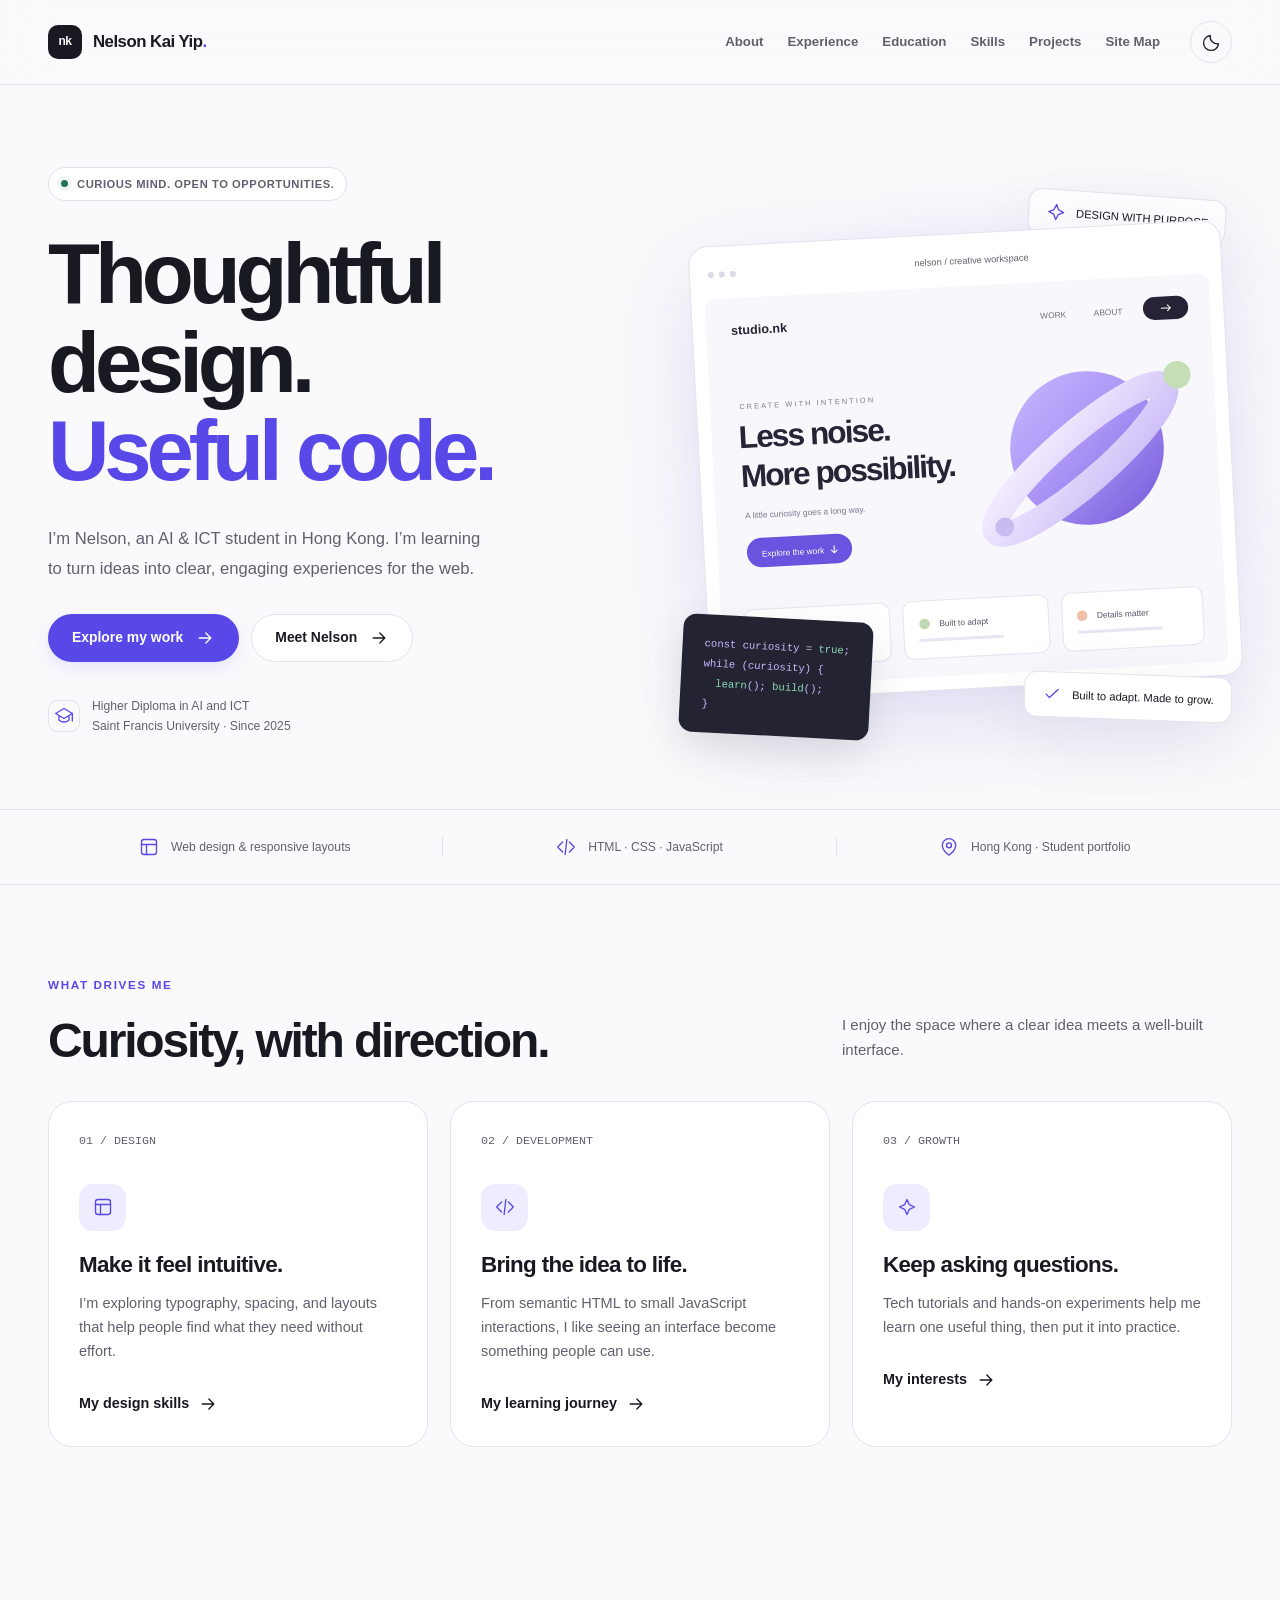
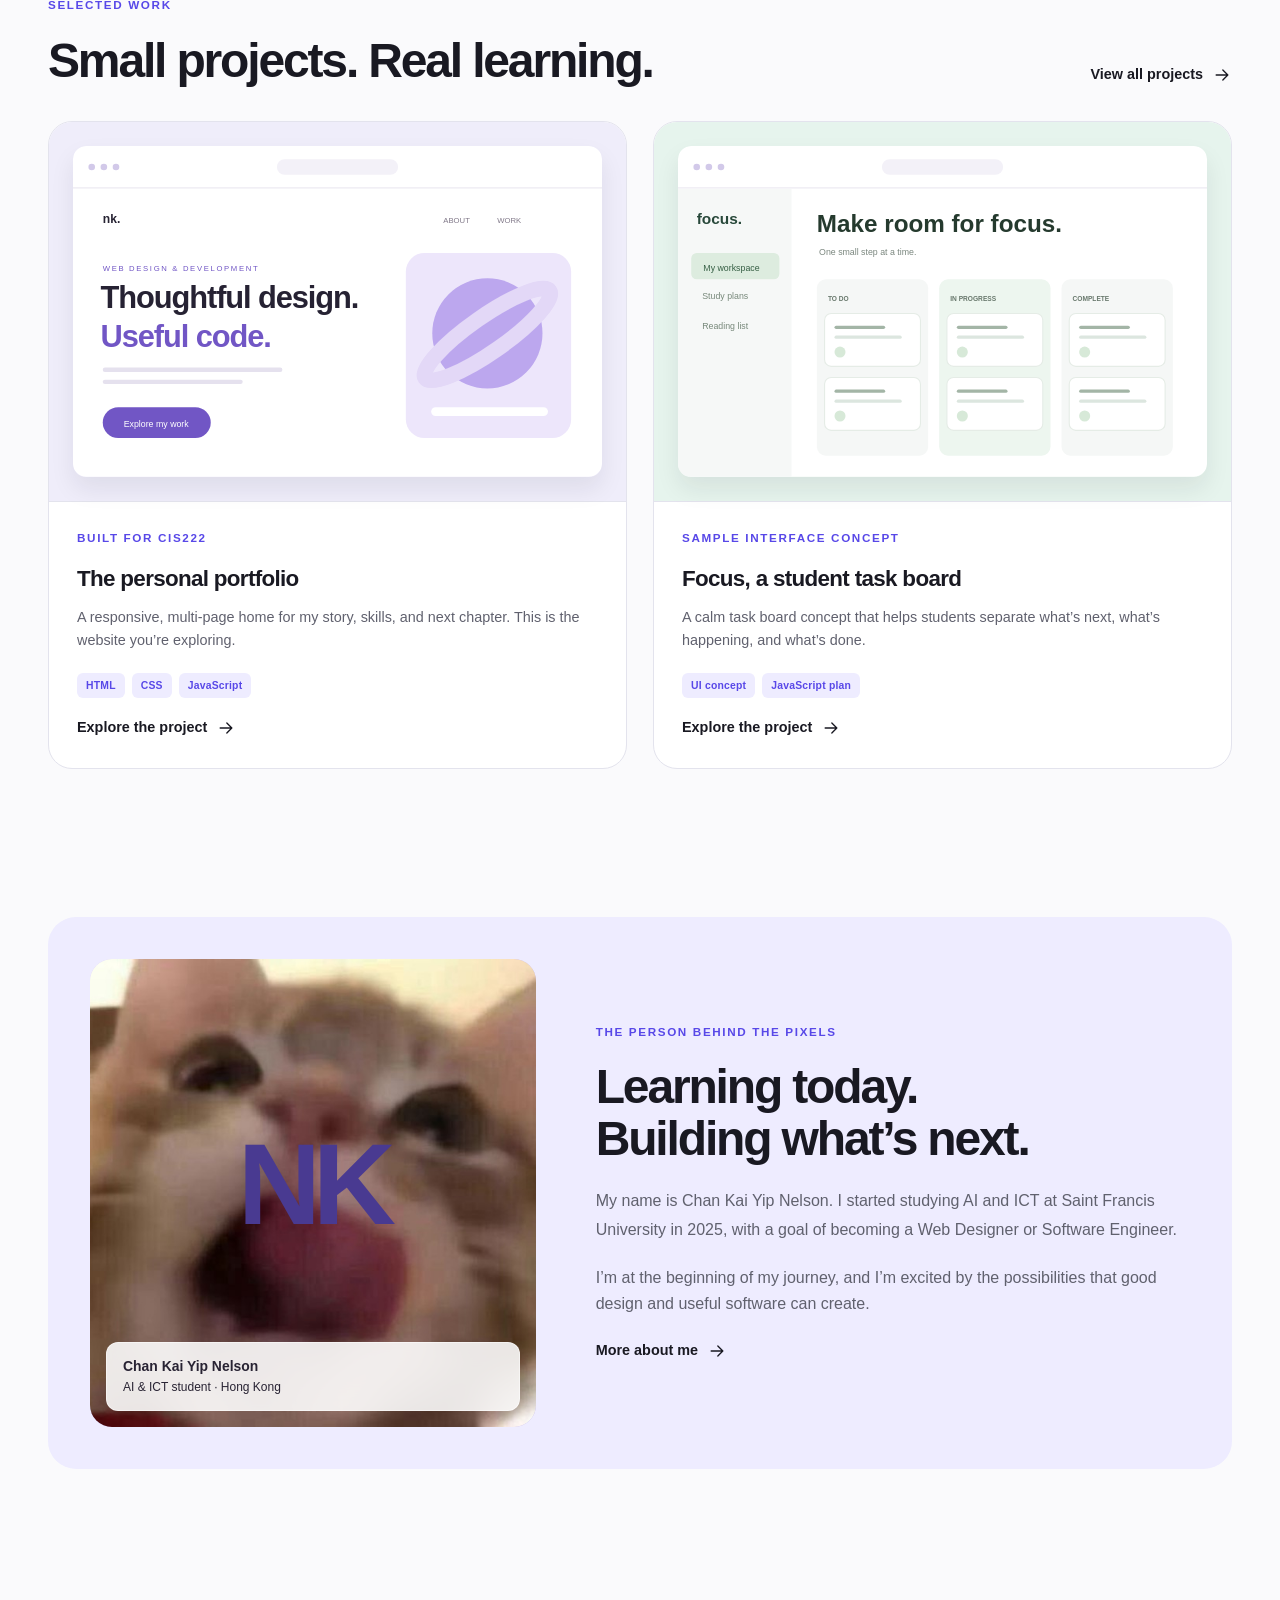
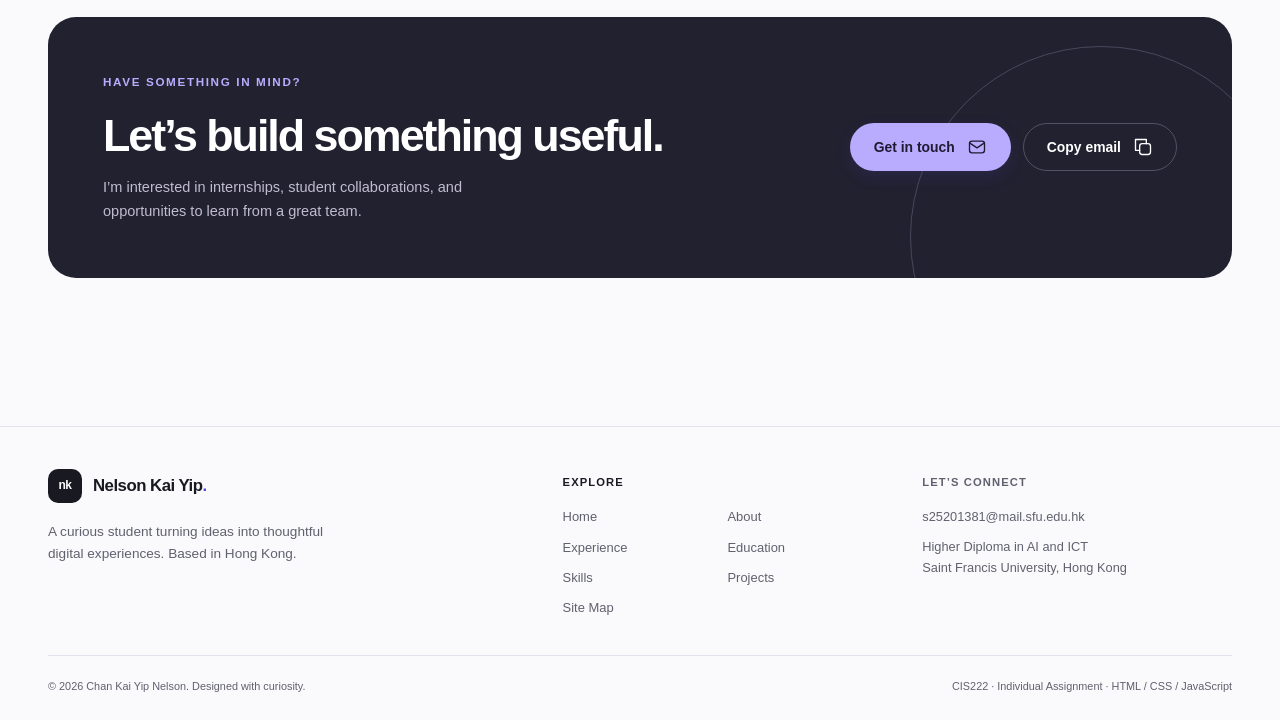
==== index.html @ dc8107bf "CIS222 ePortfolio (ChatGPT version)" ====
<!doctype html>
<html lang="en">
  <head>
    <meta charset="UTF-8" />
    <meta name="viewport" content="width=device-width, initial-scale=1.0" />
    <meta
      name="description"
      content="The self-introduction portfolio of Chan Kai Yip Nelson, an AI and ICT student in Hong Kong learning web design and software development."
    />
    <meta name="author" content="Chan Kai Yip Nelson" />
    <meta name="theme-color" content="#fafafc" />
    <title>Home | Nelson Kai Yip</title>
    <link
      rel="icon"
      href="data:image/svg+xml,%3Csvg xmlns='http://www.w3.org/2000/svg' viewBox='0 0 40 40'%3E%3Crect width='40' height='40' rx='12' fill='%235848e8'/%3E%3Ctext x='20' y='26' text-anchor='middle' fill='white' font-family='Arial' font-size='19'%3Enk%3C/text%3E%3C/svg%3E"
    />
    <link rel="stylesheet" href="css/style.css" />
    <script src="js/script.js" defer></script>
  </head>
  <body>
    <a class="skip-link" href="#main">Skip to content</a>
    <header class="site-header">
      <div class="container nav-shell">
        <a class="brand" href="index.html" aria-label="Nelson Kai Yip — Home"
          ><span class="brand-mark" aria-hidden="true">nk</span
          ><span>Nelson Kai Yip<span class="brand-dot">.</span></span></a
        >
        <nav class="site-nav" id="site-nav" aria-label="Main navigation">
          <a href="personal.html">About</a
          ><a href="experience.html">Experience</a
          ><a href="education.html">Education</a><a href="skills.html">Skills</a
          ><a href="projects.html">Projects</a
          ><a href="sitemap.html">Site Map</a>
        </nav>
        <div class="nav-tools">
          <button
            type="button"
            class="icon-btn js-only"
            data-theme-toggle
            aria-label="Switch to dark theme"
            aria-pressed="false"
          >
            <span data-moon
              ><svg
                class="icon"
                viewBox="0 0 24 24"
                fill="none"
                stroke="currentColor"
                stroke-width="1.6"
                stroke-linecap="round"
                stroke-linejoin="round"
                aria-hidden="true"
              >
                <path d="M21 13A9 9 0 0 1 11 3a9 9 0 1 0 10 10Z" /></svg></span
            ><span data-sun hidden
              ><svg
                class="icon"
                viewBox="0 0 24 24"
                fill="none"
                stroke="currentColor"
                stroke-width="1.6"
                stroke-linecap="round"
                stroke-linejoin="round"
                aria-hidden="true"
              >
                <circle cx="12" cy="12" r="4" />
                <path
                  d="M12 2v2m0 16v2M2 12h2m16 0h2M5 5l1.4 1.4m11.2 11.2L19 19M5 19l1.4-1.4M17.6 6.4 19 5"
                /></svg
            ></span>
          </button>
          <button
            type="button"
            class="icon-btn menu-toggle js-only"
            data-menu-toggle
            aria-controls="site-nav"
            aria-expanded="false"
            aria-label="Open navigation menu"
          >
            <svg
              class="icon"
              viewBox="0 0 24 24"
              fill="none"
              stroke="currentColor"
              stroke-width="1.6"
              stroke-linecap="round"
              stroke-linejoin="round"
              aria-hidden="true"
            >
              <path d="M4 7h16M4 12h16M4 17h16" />
            </svg>
          </button>
        </div>
      </div>
      <div class="reading-progress" aria-hidden="true"></div>
    </header>
    <noscript
      ><div class="no-js-note container">
        All pages are available. Enable JavaScript for theme switching, project
        filters, and enhanced interactions.
      </div></noscript
    >
    <main id="main" tabindex="-1">
      <section class="hero">
        <div class="container hero-grid">
          <div>
            <span class="status-pill"
              ><span class="status-dot" aria-hidden="true"></span>CURIOUS MIND.
              OPEN TO OPPORTUNITIES.</span
            >
            <h1>
              Thoughtful<br />design.<br /><span class="accent"
                >Useful code.</span
              >
            </h1>
            <p class="lead">
              I’m Nelson, an AI &amp; ICT student in Hong Kong. I’m learning to
              turn ideas into clear, engaging experiences for the web.
            </p>
            <div class="button-row">
              <a class="btn btn-primary" href="projects.html"
                >Explore my work<svg
                  class="icon"
                  viewBox="0 0 24 24"
                  fill="none"
                  stroke="currentColor"
                  stroke-width="1.6"
                  stroke-linecap="round"
                  stroke-linejoin="round"
                  aria-hidden="true"
                >
                  <path d="M5 12h14m-6-6 6 6-6 6" /></svg></a
              ><a class="btn btn-secondary" href="personal.html"
                >Meet Nelson<svg
                  class="icon"
                  viewBox="0 0 24 24"
                  fill="none"
                  stroke="currentColor"
                  stroke-width="1.6"
                  stroke-linecap="round"
                  stroke-linejoin="round"
                  aria-hidden="true"
                >
                  <path d="M5 12h14m-6-6 6 6-6 6" /></svg
              ></a>
            </div>
            <div class="hero-meta">
              <span class="mini-mark"
                ><svg
                  class="icon"
                  viewBox="0 0 24 24"
                  fill="none"
                  stroke="currentColor"
                  stroke-width="1.6"
                  stroke-linecap="round"
                  stroke-linejoin="round"
                  aria-hidden="true"
                >
                  <path
                    d="m2 9 10-6 10 6-10 6L2 9zm4 3v5c4 3 8 3 12 0v-5m4-3v9"
                  /></svg></span
              ><span
                >Higher Diploma in AI and ICT<br />Saint Francis University ·
                Since 2025</span
              >
            </div>
          </div>
          <div
            class="hero-visual"
            aria-label="Original design and code illustration"
          >
            <div class="float-label top">
              <svg
                class="icon"
                viewBox="0 0 24 24"
                fill="none"
                stroke="currentColor"
                stroke-width="1.6"
                stroke-linecap="round"
                stroke-linejoin="round"
                aria-hidden="true"
              >
                <path
                  d="m12 3 2.8 6.2L21 12l-6.2 2.8L12 21l-2.8-6.2L3 12l6.2-2.8L12 3z"
                /></svg
              >DESIGN WITH PURPOSE
            </div>
            <div class="browser-card">
              <div class="browser-bar" aria-hidden="true">
                <i></i><i></i><i></i><span>nelson / creative workspace</span>
              </div>
              <svg
                class="hero-svg"
                viewBox="0 0 480 370"
                role="img"
                aria-labelledby="hero-art-title hero-art-desc"
                xmlns="http://www.w3.org/2000/svg"
              >
                <title id="hero-art-title">
                  A thoughtful digital workspace
                </title>
                <desc id="hero-art-desc">
                  An original website concept with violet geometric shapes,
                  interface cards, and a small design system palette.
                </desc>
                <defs>
                  <linearGradient id="orb" x1="0" y1="0" x2="1" y2="1">
                    <stop stop-color="#c7b9ff" />
                    <stop offset=".5" stop-color="#a992f5" />
                    <stop offset="1" stop-color="#7156d7" />
                  </linearGradient>
                  <linearGradient id="ribbon" x1="0" y1="0" x2="1" y2="1">
                    <stop stop-color="#f3ecff" />
                    <stop offset="1" stop-color="#cfc0f7" />
                  </linearGradient>
                </defs>
                <rect width="480" height="370" fill="#f8f7fc" />
                <text
                  x="24"
                  y="35"
                  fill="#282435"
                  font-family="Arial,sans-serif"
                  font-size="12"
                  font-weight="700"
                >
                  studio.nk
                </text>
                <text
                  x="318"
                  y="35"
                  fill="#74707e"
                  font-family="Arial,sans-serif"
                  font-size="8"
                >
                  WORK
                </text>
                <text
                  x="369"
                  y="35"
                  fill="#74707e"
                  font-family="Arial,sans-serif"
                  font-size="8"
                >
                  ABOUT
                </text>
                <rect
                  x="416"
                  y="20"
                  width="43"
                  height="22"
                  rx="11"
                  fill="#272235"
                />
                <path d="M433 31h9m-3-3 3 3-3 3" stroke="#fff" fill="none" />
                <text
                  x="28"
                  y="106"
                  fill="#80778e"
                  font-size="7"
                  font-family="Arial,sans-serif"
                  letter-spacing="2"
                >
                  CREATE WITH INTENTION
                </text>
                <text
                  x="26"
                  y="143"
                  fill="#282435"
                  font-size="30"
                  font-family="Arial,sans-serif"
                  font-weight="700"
                  letter-spacing="-1.8"
                >
                  Less noise.
                </text>
                <text
                  x="26"
                  y="180"
                  fill="#282435"
                  font-size="30"
                  font-family="Arial,sans-serif"
                  font-weight="700"
                  letter-spacing="-1.8"
                >
                  More possibility.
                </text>
                <text
                  x="28"
                  y="210"
                  fill="#80778e"
                  font-size="8"
                  font-family="Arial,sans-serif"
                >
                  A little curiosity goes a long way.
                </text>
                <rect
                  x="28"
                  y="229"
                  width="100"
                  height="28"
                  rx="14"
                  fill="#6953df"
                />
                <text
                  x="42"
                  y="247"
                  fill="white"
                  font-family="Arial,sans-serif"
                  font-size="8"
                >
                  Explore the work
                </text>
                <path d="M111 240v7m-3-3 3 3 3-3" stroke="white" fill="none" />
                <circle cx="356" cy="160" r="73" fill="url(#orb)" />
                <ellipse
                  cx="349"
                  cy="170"
                  rx="106"
                  ry="23"
                  transform="rotate(-38 349 170)"
                  stroke="url(#ribbon)"
                  stroke-width="24"
                  fill="none"
                />
                <circle cx="445" cy="95" r="13" fill="#c5deb5" />
                <circle cx="274" cy="231" r="9" fill="#c8bbef" />
                <rect
                  x="22"
                  y="297"
                  width="138"
                  height="55"
                  rx="9"
                  fill="white"
                  stroke="#e8e3f0"
                />
                <rect
                  x="173"
                  y="297"
                  width="138"
                  height="55"
                  rx="9"
                  fill="white"
                  stroke="#e8e3f0"
                />
                <rect
                  x="324"
                  y="297"
                  width="134"
                  height="55"
                  rx="9"
                  fill="white"
                  stroke="#e8e3f0"
                />
                <circle cx="41" cy="319" r="5" fill="#a490ed" />
                <text
                  x="55"
                  y="322"
                  font-size="8"
                  font-family="Arial,sans-serif"
                  fill="#595266"
                >
                  Clarity first
                </text>
                <rect
                  x="35"
                  y="333"
                  width="81"
                  height="3"
                  rx="1.5"
                  fill="#e9e5f1"
                />
                <circle cx="193" cy="319" r="5" fill="#bfd8b1" />
                <text
                  x="207"
                  y="322"
                  font-size="8"
                  font-family="Arial,sans-serif"
                  fill="#595266"
                >
                  Built to adapt
                </text>
                <rect
                  x="187"
                  y="333"
                  width="81"
                  height="3"
                  rx="1.5"
                  fill="#e9e5f1"
                />
                <circle cx="343" cy="319" r="5" fill="#efc1a6" />
                <text
                  x="357"
                  y="322"
                  font-size="8"
                  font-family="Arial,sans-serif"
                  fill="#595266"
                >
                  Details matter
                </text>
                <rect
                  x="338"
                  y="333"
                  width="81"
                  height="3"
                  rx="1.5"
                  fill="#e9e5f1"
                />
              </svg>
            </div>
            <div class="code-float" aria-hidden="true">
              const curiosity = <span>true</span>;<br />while (curiosity)
              &#123;<br />&nbsp;&nbsp;<span>learn</span>();
              <span>build</span>();<br />&#125;
            </div>
            <div class="float-label bottom">
              <svg
                class="icon"
                viewBox="0 0 24 24"
                fill="none"
                stroke="currentColor"
                stroke-width="1.6"
                stroke-linecap="round"
                stroke-linejoin="round"
                aria-hidden="true"
              >
                <path d="m5 12 4 4L19 6" /></svg
              >Built to adapt. Made to grow.
            </div>
          </div>
        </div>
      </section>
      <div class="intro-strip">
        <div class="container strip-grid">
          <div class="strip-item">
            <svg
              class="icon"
              viewBox="0 0 24 24"
              fill="none"
              stroke="currentColor"
              stroke-width="1.6"
              stroke-linecap="round"
              stroke-linejoin="round"
              aria-hidden="true"
            >
              <rect x="3" y="3" width="18" height="18" rx="3" />
              <path d="M3 9h18M9 9v12" /></svg
            >Web design &amp; responsive layouts
          </div>
          <div class="strip-item">
            <svg
              class="icon"
              viewBox="0 0 24 24"
              fill="none"
              stroke="currentColor"
              stroke-width="1.6"
              stroke-linecap="round"
              stroke-linejoin="round"
              aria-hidden="true"
            >
              <path d="m8 6-6 6 6 6m8-12 6 6-6 6m-3-15-2 18" /></svg
            >HTML · CSS · JavaScript
          </div>
          <div class="strip-item">
            <svg
              class="icon"
              viewBox="0 0 24 24"
              fill="none"
              stroke="currentColor"
              stroke-width="1.6"
              stroke-linecap="round"
              stroke-linejoin="round"
              aria-hidden="true"
            >
              <path d="M20 10c0 6-8 12-8 12S4 16 4 10a8 8 0 1 1 16 0Z" />
              <circle cx="12" cy="10" r="3" /></svg
            >Hong Kong · Student portfolio
          </div>
        </div>
      </div>
      <section class="container section" id="focus">
        <div class="section-head">
          <div>
            <span class="eyebrow">What drives me</span>
            <h2>Curiosity, with direction.</h2>
          </div>
          <p>
            I enjoy the space where a clear idea meets a well-built interface.
          </p>
        </div>
        <div class="grid-3">
          <div class="card service-card lift reveal">
            <span class="number">01 / DESIGN</span>
            <div class="card-icon">
              <svg
                class="icon"
                viewBox="0 0 24 24"
                fill="none"
                stroke="currentColor"
                stroke-width="1.6"
                stroke-linecap="round"
                stroke-linejoin="round"
                aria-hidden="true"
              >
                <rect x="3" y="3" width="18" height="18" rx="3" />
                <path d="M3 9h18M9 9v12" />
              </svg>
            </div>
            <h3>Make it feel intuitive.</h3>
            <p>
              I’m exploring typography, spacing, and layouts that help people
              find what they need without effort.
            </p>
            <a class="text-link" href="skills.html"
              >My design skills<svg
                class="icon"
                viewBox="0 0 24 24"
                fill="none"
                stroke="currentColor"
                stroke-width="1.6"
                stroke-linecap="round"
                stroke-linejoin="round"
                aria-hidden="true"
              >
                <path d="M5 12h14m-6-6 6 6-6 6" /></svg
            ></a>
          </div>
          <div class="card service-card lift reveal">
            <span class="number">02 / DEVELOPMENT</span>
            <div class="card-icon">
              <svg
                class="icon"
                viewBox="0 0 24 24"
                fill="none"
                stroke="currentColor"
                stroke-width="1.6"
                stroke-linecap="round"
                stroke-linejoin="round"
                aria-hidden="true"
              >
                <path d="m8 6-6 6 6 6m8-12 6 6-6 6m-3-15-2 18" />
              </svg>
            </div>
            <h3>Bring the idea to life.</h3>
            <p>
              From semantic HTML to small JavaScript interactions, I like seeing
              an interface become something people can use.
            </p>
            <a class="text-link" href="education.html"
              >My learning journey<svg
                class="icon"
                viewBox="0 0 24 24"
                fill="none"
                stroke="currentColor"
                stroke-width="1.6"
                stroke-linecap="round"
                stroke-linejoin="round"
                aria-hidden="true"
              >
                <path d="M5 12h14m-6-6 6 6-6 6" /></svg
            ></a>
          </div>
          <div class="card service-card lift reveal">
            <span class="number">03 / GROWTH</span>
            <div class="card-icon">
              <svg
                class="icon"
                viewBox="0 0 24 24"
                fill="none"
                stroke="currentColor"
                stroke-width="1.6"
                stroke-linecap="round"
                stroke-linejoin="round"
                aria-hidden="true"
              >
                <path
                  d="m12 3 2.8 6.2L21 12l-6.2 2.8L12 21l-2.8-6.2L3 12l6.2-2.8L12 3z"
                />
              </svg>
            </div>
            <h3>Keep asking questions.</h3>
            <p>
              Tech tutorials and hands-on experiments help me learn one useful
              thing, then put it into practice.
            </p>
            <a class="text-link" href="projects.html#interests"
              >My interests<svg
                class="icon"
                viewBox="0 0 24 24"
                fill="none"
                stroke="currentColor"
                stroke-width="1.6"
                stroke-linecap="round"
                stroke-linejoin="round"
                aria-hidden="true"
              >
                <path d="M5 12h14m-6-6 6 6-6 6" /></svg
            ></a>
          </div>
        </div>
      </section>
      <section class="container section-tight" id="selected-work">
        <div class="section-head">
          <div>
            <span class="eyebrow">Selected work</span>
            <h2>Small projects. Real learning.</h2>
          </div>
          <a class="text-link" href="projects.html"
            >View all projects<svg
              class="icon"
              viewBox="0 0 24 24"
              fill="none"
              stroke="currentColor"
              stroke-width="1.6"
              stroke-linecap="round"
              stroke-linejoin="round"
              aria-hidden="true"
            >
              <path d="M5 12h14m-6-6 6 6-6 6" /></svg
          ></a>
        </div>
        <div class="grid-2">
          <article
            class="card project-card lift reveal"
            data-category="frontend ui"
          >
            <div class="project-art">
              <svg
                viewBox="0 0 480 300"
                role="img"
                aria-label="Personal portfolio website concept"
                xmlns="http://www.w3.org/2000/svg"
              >
                <rect width="480" height="300" rx="12" fill="#fff" />
                <path d="M0 38h480" stroke="#eceaf2" />
                <circle cx="17" cy="19" r="3" fill="#d2c9e9" />
                <circle cx="28" cy="19" r="3" fill="#d2c9e9" />
                <circle cx="39" cy="19" r="3" fill="#d2c9e9" />
                <rect
                  x="185"
                  y="12"
                  width="110"
                  height="14"
                  rx="7"
                  fill="#f3f1f8"
                />
                <text
                  x="27"
                  y="70"
                  font-family="Arial,sans-serif"
                  font-size="11"
                  font-weight="700"
                  fill="#272333"
                >
                  nk.
                </text>
                <text
                  x="336"
                  y="70"
                  font-family="Arial,sans-serif"
                  font-size="7"
                  fill="#817989"
                >
                  ABOUT
                </text>
                <text
                  x="385"
                  y="70"
                  font-family="Arial,sans-serif"
                  font-size="7"
                  fill="#817989"
                >
                  WORK
                </text>
                <text
                  x="27"
                  y="113"
                  font-family="Arial,sans-serif"
                  font-size="7"
                  fill="#7156c5"
                  letter-spacing="1.5"
                >
                  WEB DESIGN &amp; DEVELOPMENT
                </text>
                <text
                  x="25"
                  y="147"
                  font-family="Arial,sans-serif"
                  font-size="28"
                  font-weight="700"
                  letter-spacing="-1"
                  fill="#262233"
                >
                  Thoughtful design.
                </text>
                <text
                  x="25"
                  y="182"
                  font-family="Arial,sans-serif"
                  font-size="28"
                  font-weight="700"
                  letter-spacing="-1"
                  fill="#7156c5"
                >
                  Useful code.
                </text>
                <rect
                  x="27"
                  y="201"
                  width="163"
                  height="4"
                  rx="2"
                  fill="#e5e1ee"
                />
                <rect
                  x="27"
                  y="212"
                  width="127"
                  height="4"
                  rx="2"
                  fill="#e5e1ee"
                />
                <rect
                  x="27"
                  y="237"
                  width="98"
                  height="28"
                  rx="14"
                  fill="#7156c5"
                />
                <text
                  x="46"
                  y="255"
                  font-family="Arial,sans-serif"
                  font-size="8"
                  fill="#fff"
                >
                  Explore my work
                </text>
                <rect
                  x="302"
                  y="97"
                  width="150"
                  height="168"
                  rx="17"
                  fill="#ede6fb"
                />
                <circle cx="376" cy="170" r="50" fill="#bca7ee" />
                <ellipse
                  cx="376"
                  cy="171"
                  rx="69"
                  ry="16"
                  transform="rotate(-35 376 171)"
                  fill="none"
                  stroke="#e3d8f7"
                  stroke-width="14"
                />
                <rect
                  x="325"
                  y="237"
                  width="106"
                  height="8"
                  rx="4"
                  fill="#fff"
                />
              </svg>
            </div>
            <div class="project-content">
              <span class="eyebrow">Built for CIS222</span>
              <h3>The personal portfolio</h3>
              <p>
                A responsive, multi-page home for my story, skills, and next
                chapter. This is the website you’re exploring.
              </p>
              <div class="tags">
                <span class="tag">HTML</span><span class="tag">CSS</span
                ><span class="tag">JavaScript</span>
              </div>
              <a class="text-link" href="projects.html#brief-portfolio"
                >Explore the project<svg
                  class="icon"
                  viewBox="0 0 24 24"
                  fill="none"
                  stroke="currentColor"
                  stroke-width="1.6"
                  stroke-linecap="round"
                  stroke-linejoin="round"
                  aria-hidden="true"
                >
                  <path d="M5 12h14m-6-6 6 6-6 6" /></svg
              ></a>
            </div>
          </article>
          <article
            class="card project-card lift reveal"
            data-category="frontend"
          >
            <div class="project-art mint">
              <svg
                viewBox="0 0 480 300"
                role="img"
                aria-label="Focus task board interface concept"
                xmlns="http://www.w3.org/2000/svg"
              >
                <rect width="480" height="300" rx="12" fill="#fff" />
                <path d="M0 38h480" stroke="#eceaf2" />
                <circle cx="17" cy="19" r="3" fill="#d2c9e9" />
                <circle cx="28" cy="19" r="3" fill="#d2c9e9" />
                <circle cx="39" cy="19" r="3" fill="#d2c9e9" />
                <rect
                  x="185"
                  y="12"
                  width="110"
                  height="14"
                  rx="7"
                  fill="#f3f1f8"
                />
                <rect x="0" y="39" width="103" height="261" fill="#f6f8f7" />
                <text
                  x="17"
                  y="71"
                  font-family="Arial,sans-serif"
                  font-size="14"
                  font-weight="700"
                  fill="#28483a"
                >
                  focus.
                </text>
                <rect
                  x="12"
                  y="97"
                  width="80"
                  height="24"
                  rx="5"
                  fill="#ddecdf"
                />
                <text
                  x="23"
                  y="113"
                  font-family="Arial,sans-serif"
                  font-size="8"
                  fill="#355e43"
                >
                  My workspace
                </text>
                <text
                  x="22"
                  y="139"
                  font-family="Arial,sans-serif"
                  font-size="8"
                  fill="#77887a"
                >
                  Study plans
                </text>
                <text
                  x="22"
                  y="166"
                  font-family="Arial,sans-serif"
                  font-size="8"
                  fill="#77887a"
                >
                  Reading list
                </text>
                <text
                  x="126"
                  y="78"
                  font-family="Arial,sans-serif"
                  font-size="22"
                  font-weight="700"
                  fill="#253a2e"
                >
                  Make room for focus.
                </text>
                <text
                  x="128"
                  y="99"
                  font-family="Arial,sans-serif"
                  font-size="8"
                  fill="#7a867e"
                >
                  One small step at a time.
                </text>
                <rect
                  x="126"
                  y="121"
                  width="101"
                  height="160"
                  rx="8"
                  fill="#f5f7f6"
                />
                <text
                  x="136"
                  y="141"
                  font-family="Arial,sans-serif"
                  font-size="6"
                  font-weight="700"
                  fill="#68786c"
                >
                  TO DO
                </text>
                <rect
                  x="133"
                  y="152"
                  width="87"
                  height="48"
                  rx="6"
                  fill="white"
                  stroke="#e5ece6"
                />
                <rect
                  x="142"
                  y="163"
                  width="46"
                  height="3"
                  rx="1.5"
                  fill="#a3b5a6"
                />
                <rect
                  x="142"
                  y="172"
                  width="61"
                  height="3"
                  rx="1.5"
                  fill="#dce6df"
                />
                <circle cx="147" cy="187" r="5" fill="#d7e9d8" />
                <rect
                  x="133"
                  y="210"
                  width="87"
                  height="48"
                  rx="6"
                  fill="white"
                  stroke="#e5ece6"
                />
                <rect
                  x="142"
                  y="221"
                  width="46"
                  height="3"
                  rx="1.5"
                  fill="#a3b5a6"
                />
                <rect
                  x="142"
                  y="230"
                  width="61"
                  height="3"
                  rx="1.5"
                  fill="#dce6df"
                />
                <circle cx="147" cy="245" r="5" fill="#d7e9d8" />
                <rect
                  x="237"
                  y="121"
                  width="101"
                  height="160"
                  rx="8"
                  fill="#edf6ef"
                />
                <text
                  x="247"
                  y="141"
                  font-family="Arial,sans-serif"
                  font-size="6"
                  font-weight="700"
                  fill="#68786c"
                >
                  IN PROGRESS
                </text>
                <rect
                  x="244"
                  y="152"
                  width="87"
                  height="48"
                  rx="6"
                  fill="white"
                  stroke="#e5ece6"
                />
                <rect
                  x="253"
                  y="163"
                  width="46"
                  height="3"
                  rx="1.5"
                  fill="#a3b5a6"
                />
                <rect
                  x="253"
                  y="172"
                  width="61"
                  height="3"
                  rx="1.5"
                  fill="#dce6df"
                />
                <circle cx="258" cy="187" r="5" fill="#d7e9d8" />
                <rect
                  x="244"
                  y="210"
                  width="87"
                  height="48"
                  rx="6"
                  fill="white"
                  stroke="#e5ece6"
                />
                <rect
                  x="253"
                  y="221"
                  width="46"
                  height="3"
                  rx="1.5"
                  fill="#a3b5a6"
                />
                <rect
                  x="253"
                  y="230"
                  width="61"
                  height="3"
                  rx="1.5"
                  fill="#dce6df"
                />
                <circle cx="258" cy="245" r="5" fill="#d7e9d8" />
                <rect
                  x="348"
                  y="121"
                  width="101"
                  height="160"
                  rx="8"
                  fill="#f5f7f6"
                />
                <text
                  x="358"
                  y="141"
                  font-family="Arial,sans-serif"
                  font-size="6"
                  font-weight="700"
                  fill="#68786c"
                >
                  COMPLETE
                </text>
                <rect
                  x="355"
                  y="152"
                  width="87"
                  height="48"
                  rx="6"
                  fill="white"
                  stroke="#e5ece6"
                />
                <rect
                  x="364"
                  y="163"
                  width="46"
                  height="3"
                  rx="1.5"
                  fill="#a3b5a6"
                />
                <rect
                  x="364"
                  y="172"
                  width="61"
                  height="3"
                  rx="1.5"
                  fill="#dce6df"
                />
                <circle cx="369" cy="187" r="5" fill="#d7e9d8" />
                <rect
                  x="355"
                  y="210"
                  width="87"
                  height="48"
                  rx="6"
                  fill="white"
                  stroke="#e5ece6"
                />
                <rect
                  x="364"
                  y="221"
                  width="46"
                  height="3"
                  rx="1.5"
                  fill="#a3b5a6"
                />
                <rect
                  x="364"
                  y="230"
                  width="61"
                  height="3"
                  rx="1.5"
                  fill="#dce6df"
                />
                <circle cx="369" cy="245" r="5" fill="#d7e9d8" />
              </svg>
            </div>
            <div class="project-content">
              <span class="eyebrow">Sample interface concept</span>
              <h3>Focus, a student task board</h3>
              <p>
                A calm task board concept that helps students separate what’s
                next, what’s happening, and what’s done.
              </p>
              <div class="tags">
                <span class="tag">UI concept</span
                ><span class="tag">JavaScript plan</span>
              </div>
              <a class="text-link" href="projects.html#brief-tasks"
                >Explore the project<svg
                  class="icon"
                  viewBox="0 0 24 24"
                  fill="none"
                  stroke="currentColor"
                  stroke-width="1.6"
                  stroke-linecap="round"
                  stroke-linejoin="round"
                  aria-hidden="true"
                >
                  <path d="M5 12h14m-6-6 6 6-6 6" /></svg
              ></a>
            </div>
          </article>
        </div>
      </section>
      <section class="container section" id="introduction">
        <div class="profile-teaser reveal">
          <div class="portrait">
            <div class="portrait-fallback" aria-hidden="true">
              <strong>NK</strong><span>CHAN KAI YIP NELSON</span>
            </div>
            <img
              class="portrait-photo"
              src="images/profile.jpg"
              alt="Portrait of Chan Kai Yip Nelson"
              width="800"
              height="840"
              loading="lazy"
            />
            <div class="portrait-note">
              <strong>Chan Kai Yip Nelson</strong>AI &amp; ICT student · Hong
              Kong
            </div>
          </div>
          <div>
            <span class="eyebrow">The person behind the pixels</span>
            <h2>Learning today.<br />Building what’s next.</h2>
            <p class="lead">
              My name is Chan Kai Yip Nelson. I started studying AI and ICT at
              Saint Francis University in 2025, with a goal of becoming a Web
              Designer or Software Engineer.
            </p>
            <p class="muted">
              I’m at the beginning of my journey, and I’m excited by the
              possibilities that good design and useful software can create.
            </p>
            <a class="text-link" href="personal.html"
              >More about me<svg
                class="icon"
                viewBox="0 0 24 24"
                fill="none"
                stroke="currentColor"
                stroke-width="1.6"
                stroke-linecap="round"
                stroke-linejoin="round"
                aria-hidden="true"
              >
                <path d="M5 12h14m-6-6 6 6-6 6" /></svg
            ></a>
          </div>
        </div>
      </section>
      <section
        class="container section-tight"
        id="contact"
        aria-labelledby="contact-title"
      >
        <div class="contact-band reveal">
          <div>
            <span class="eyebrow" style="color: #b9acff"
              >Have something in mind?</span
            >
            <h2 id="contact-title">Let’s build something useful.</h2>
            <p>
              I’m interested in internships, student collaborations, and
              opportunities to learn from a great team.
            </p>
          </div>
          <div class="button-row">
            <a class="btn btn-primary" href="mailto:s25201381@mail.sfu.edu.hk"
              >Get in touch<svg
                class="icon"
                viewBox="0 0 24 24"
                fill="none"
                stroke="currentColor"
                stroke-width="1.6"
                stroke-linecap="round"
                stroke-linejoin="round"
                aria-hidden="true"
              >
                <rect x="3" y="5" width="18" height="14" rx="3" />
                <path d="m3 7 9 6 9-6" /></svg></a
            ><button
              class="btn btn-secondary js-only"
              type="button"
              data-copy-email
            >
              Copy email<svg
                class="icon"
                viewBox="0 0 24 24"
                fill="none"
                stroke="currentColor"
                stroke-width="1.6"
                stroke-linecap="round"
                stroke-linejoin="round"
                aria-hidden="true"
              >
                <rect x="8" y="8" width="13" height="13" rx="3" />
                <path d="M16 8V3H3v13h5" />
              </svg>
            </button>
          </div>
        </div>
      </section>
    </main>
    <footer class="site-footer">
      <div class="container">
        <div class="footer-top">
          <div class="footer-intro">
            <a
              class="brand"
              href="index.html"
              aria-label="Nelson Kai Yip — Home"
              ><span class="brand-mark" aria-hidden="true">nk</span
              ><span>Nelson Kai Yip<span class="brand-dot">.</span></span></a
            >
            <p>
              A curious student turning ideas into thoughtful digital
              experiences. Based in Hong Kong.
            </p>
          </div>
          <div>
            <div class="footer-title">Explore</div>
            <nav class="footer-links" aria-label="Footer navigation">
              <a href="index.html">Home</a><a href="personal.html">About</a
              ><a href="experience.html">Experience</a
              ><a href="education.html">Education</a
              ><a href="skills.html">Skills</a
              ><a href="projects.html">Projects</a
              ><a href="sitemap.html">Site Map</a>
            </nav>
          </div>
          <div class="footer-contact">
            <div class="footer-title">Let’s connect</div>
            <p>
              <a href="mailto:s25201381@mail.sfu.edu.hk"
                >s25201381@mail.sfu.edu.hk</a
              >
            </p>
            <p>
              Higher Diploma in AI and ICT<br />Saint Francis University, Hong
              Kong
            </p>
          </div>
        </div>
        <div class="footer-bottom">
          <span>© 2026 Chan Kai Yip Nelson. Designed with curiosity.</span
          ><span>CIS222 · Individual Assignment · HTML / CSS / JavaScript</span>
        </div>
      </div>
    </footer>
    <button
      class="icon-btn back-to-top js-only"
      type="button"
      data-back-to-top
      aria-label="Back to top"
    >
      <svg
        class="icon"
        viewBox="0 0 24 24"
        fill="none"
        stroke="currentColor"
        stroke-width="1.6"
        stroke-linecap="round"
        stroke-linejoin="round"
        aria-hidden="true"
      >
        <path d="M12 19V5m-6 6 6-6 6 6" />
      </svg>
    </button>
    <div
      class="toast"
      role="status"
      aria-live="polite"
      aria-atomic="true"
    ></div>
  </body>
</html>
---- css/style.css ----
/* Nelson's portfolio: shared tokens, DIV layouts, components and responsive styles. */
:root {
  color-scheme: light;
  --bg: #fafafc;
  --surface: #fff;
  --ink: #191922;
  --muted: #60616e;
  --line: #e3e3ed;
  --accent: #5848e8;
  --accent-hover: #4536cc;
  --soft: #eeecff;
  --green: #217553;
  --nav: rgba(250, 250, 252, 0.82);
  --shadow: 0 20px 70px rgba(39, 29, 85, 0.08);
  --radius: 24px;
  --font: Inter, -apple-system, BlinkMacSystemFont, "Segoe UI", sans-serif;
}
html[data-theme="dark"] {
  color-scheme: dark;
  --bg: #12131b;
  --surface: #1b1c28;
  --ink: #f4f3ff;
  --muted: #b7b7c8;
  --line: #333442;
  --accent: #aaa0ff;
  --accent-hover: #c4bdff;
  --soft: #29243d;
  --green: #7bdcb0;
  --nav: rgba(18, 19, 27, 0.85);
  --shadow: 0 20px 70px rgba(0, 0, 0, 0.2);
}
* {
  box-sizing: border-box;
}
html {
  scroll-behavior: smooth;
  scroll-padding-top: 110px;
}
body {
  margin: 0;
  font-family: var(--font);
  color: var(--ink);
  background: var(--bg);
  font-size: 16px;
  line-height: 1.65;
  -webkit-font-smoothing: antialiased;
}
body.menu-open,
body.dialog-open {
  overflow: hidden;
}
::selection {
  background: #d7d1ff;
  color: #201953;
}
a {
  color: inherit;
  text-decoration: none;
}
button,
input {
  font: inherit;
}
button {
  color: inherit;
  cursor: pointer;
}
button,
a {
  -webkit-tap-highlight-color: transparent;
}
button:disabled {
  cursor: default;
}
button {
  background: none;
}
img,
svg {
  max-width: 100%;
}
img {
  display: block;
}
h1,
h2,
h3,
p {
  margin-top: 0;
}
h1,
h2,
h3 {
  line-height: 1.08;
  letter-spacing: -0.045em;
}
h1 {
  font-size: clamp(3rem, 6.6vw, 5.5rem);
  font-weight: 750;
  margin-bottom: 28px;
}
h2 {
  font-size: clamp(2rem, 4vw, 3rem);
  margin-bottom: 22px;
}
h3 {
  font-size: 1.4rem;
  margin-bottom: 14px;
  letter-spacing: -0.03em;
}
p {
  margin-bottom: 20px;
}
ul {
  padding-left: 22px;
}
:focus-visible {
  outline: 3px solid var(--accent);
  outline-offset: 5px;
}
.container {
  width: min(1184px, calc(100% - 80px));
  margin-inline: auto;
}
.muted {
  color: var(--muted);
}
.accent {
  color: var(--accent);
}
.eyebrow {
  font-size: 0.73rem;
  font-weight: 700;
  letter-spacing: 0.14em;
  text-transform: uppercase;
  margin-bottom: 20px;
  display: block;
  color: var(--accent);
}
.lead {
  color: var(--muted);
  font-size: 1.12rem;
  line-height: 1.8;
  max-width: 600px;
}
.small {
  font-size: 0.85rem;
}
.icon {
  width: 20px;
  height: 20px;
  flex-shrink: 0;
  vertical-align: middle;
}
.skip-link {
  position: fixed;
  top: -80px;
  left: 20px;
  z-index: 100;
  background: var(--ink);
  color: var(--bg);
  padding: 12px 20px;
  border-radius: 12px;
}
.skip-link:focus {
  top: 16px;
}
.site-header {
  position: sticky;
  top: 0;
  z-index: 30;
  border-bottom: 1px solid var(--line);
  background: var(--nav);
  backdrop-filter: blur(22px);
  -webkit-backdrop-filter: blur(22px);
}
.nav-shell {
  display: flex;
  height: 84px;
  align-items: center;
  gap: 30px;
}
.brand {
  display: inline-flex;
  align-items: center;
  gap: 11px;
  white-space: nowrap;
  font-size: 1.05rem;
  font-weight: 720;
  letter-spacing: -0.03em;
}
.brand-mark {
  display: grid;
  place-items: center;
  width: 34px;
  height: 34px;
  border-radius: 10px;
  background: var(--ink);
  color: var(--bg);
  font-size: 12px;
  letter-spacing: -0.04em;
}
.brand-dot {
  color: var(--accent);
}
.site-nav {
  margin-left: auto;
  display: flex;
  align-items: center;
  gap: 24px;
}
.site-nav a {
  font-size: 0.83rem;
  font-weight: 550;
  color: var(--muted);
  position: relative;
  padding: 9px 0;
  transition: color 0.2s;
}
.site-nav a::after {
  content: "";
  position: absolute;
  bottom: 0;
  left: 0;
  right: 0;
  height: 2px;
  background: var(--accent);
  transform: scaleX(0);
  transition: transform 0.2s;
}
.site-nav a:hover,
.site-nav a[aria-current="page"] {
  color: var(--ink);
}
.site-nav a:hover::after,
.site-nav a[aria-current="page"]::after {
  transform: scaleX(1);
}
.nav-tools {
  display: flex;
  align-items: center;
  gap: 8px;
}
.icon-btn {
  display: inline-flex;
  align-items: center;
  justify-content: center;
  width: 42px;
  height: 42px;
  border: 1px solid var(--line);
  border-radius: 50%;
  transition:
    background 0.2s,
    transform 0.2s;
}
.icon-btn:hover {
  background: var(--soft);
  transform: translateY(-2px);
}
.menu-toggle {
  display: none;
}
.reading-progress {
  position: absolute;
  bottom: -1px;
  height: 2px;
  width: 0;
  background: var(--accent);
}
.btn {
  display: inline-flex;
  justify-content: center;
  align-items: center;
  gap: 12px;
  min-height: 48px;
  padding: 13px 23px;
  border-radius: 100px;
  border: 1px solid transparent;
  font-size: 0.87rem;
  font-weight: 650;
  transition:
    transform 0.2s,
    box-shadow 0.2s,
    background 0.2s;
  line-height: 1.4;
}
.btn:hover {
  transform: translateY(-3px);
}
.btn-primary {
  background: var(--accent);
  color: #fff;
  box-shadow: 0 6px 16px rgba(88, 72, 232, 0.12);
}
html[data-theme="dark"] .btn-primary {
  color: #17122d;
}
.btn-primary:hover {
  background: var(--accent-hover);
  box-shadow: 0 10px 24px rgba(88, 72, 232, 0.2);
}
.btn-secondary {
  border-color: var(--line);
  background: var(--surface);
}
.btn-secondary:hover {
  background: var(--soft);
}
.button-row {
  display: flex;
  align-items: center;
  gap: 12px;
  flex-wrap: wrap;
}
.text-link {
  display: inline-flex;
  align-items: center;
  gap: 9px;
  font-size: 0.9rem;
  font-weight: 650;
}
.text-link:hover {
  color: var(--accent);
}
.text-link .icon {
  transition: transform 0.2s;
}
.text-link:hover .icon {
  transform: translateX(4px);
}
.status-pill {
  display: inline-flex;
  align-items: center;
  gap: 9px;
  color: var(--muted);
  padding: 7px 12px;
  font-size: 0.7rem;
  font-weight: 650;
  letter-spacing: 0.05em;
  border: 1px solid var(--line);
  border-radius: 100px;
  background: var(--surface);
  margin-bottom: 29px;
}
.status-dot {
  width: 7px;
  height: 7px;
  background: var(--green);
  border-radius: 50%;
  box-shadow: 0 0 0 4px rgba(33, 117, 83, 0.07);
}
.hero {
  padding-top: 78px;
  padding-bottom: 70px;
  overflow: hidden;
}
.hero-grid {
  display: grid;
  grid-template-columns: 1.12fr 1fr;
  align-items: center;
  gap: 54px;
}
.hero h1 {
  font-size: clamp(3.7rem, 6.65vw, 5.6rem);
  line-height: 1.04;
  letter-spacing: -0.06em;
}
.hero .lead {
  font-size: 1.04rem;
  max-width: 440px;
}
.hero .button-row {
  margin-top: 30px;
}
.hero-meta {
  margin-top: 34px;
  display: flex;
  align-items: center;
  gap: 12px;
  color: var(--muted);
  font-size: 0.76rem;
}
.hero-meta .mini-mark {
  display: grid;
  place-items: center;
  width: 32px;
  height: 32px;
  border: 1px solid var(--line);
  border-radius: 9px;
  color: var(--accent);
}
.hero-visual {
  position: relative;
  padding: 70px 0 50px;
  min-width: 0;
}
.hero-visual::before {
  content: "";
  position: absolute;
  inset: 0 -45px;
  z-index: -1;
  background: radial-gradient(
    ellipse,
    rgba(177, 157, 255, 0.25),
    transparent 66%
  );
}
.browser-card {
  background: var(--surface);
  border: 1px solid var(--line);
  border-radius: 19px;
  padding: 13px;
  box-shadow: 0 30px 90px rgba(83, 56, 175, 0.15);
  transform: rotate(-3deg);
}
.browser-bar {
  display: flex;
  align-items: center;
  gap: 5px;
  height: 30px;
  color: var(--muted);
  margin: 0 5px 9px;
  font-size: 0.58rem;
}
.browser-bar i {
  width: 6px;
  height: 6px;
  border-radius: 50%;
  background: #dbd9e5;
}
.browser-bar span {
  margin-left: auto;
  margin-right: auto;
}
.hero-svg {
  width: 100%;
  height: auto;
  display: block;
  border-radius: 10px;
}
.float-label {
  position: absolute;
  border: 1px solid var(--line);
  background: var(--surface);
  border-radius: 13px;
  padding: 12px 17px;
  font-size: 0.7rem;
  box-shadow: var(--shadow);
  display: flex;
  align-items: center;
  gap: 10px;
}
.float-label .icon {
  color: var(--accent);
}
.float-label.top {
  top: 31px;
  right: 6px;
  transform: rotate(4deg);
}
.float-label.bottom {
  bottom: 19px;
  right: 0;
  transform: rotate(2deg);
}
.code-float {
  position: absolute;
  bottom: 3px;
  left: -18px;
  padding: 19px 22px;
  border-radius: 13px;
  background: #232332;
  color: #c4bcff;
  box-shadow: 0 15px 40px rgba(0, 0, 0, 0.1);
  transform: rotate(3deg);
  font-family: "SFMono-Regular", Consolas, monospace;
  font-size: 0.66rem;
  line-height: 1.9;
}
.code-float span {
  color: #8dddb6;
}
.intro-strip {
  border-block: 1px solid var(--line);
}
.strip-grid {
  display: grid;
  grid-template-columns: repeat(3, 1fr);
  padding-block: 27px;
}
.strip-item {
  display: flex;
  align-items: center;
  justify-content: center;
  gap: 12px;
  font-size: 0.76rem;
  color: var(--muted);
  border-right: 1px solid var(--line);
}
.strip-item:last-child {
  border: 0;
}
.strip-item .icon {
  color: var(--accent);
}
.section {
  padding-block: 90px;
}
.section-tight {
  padding-block: 58px;
}
.section-head {
  display: flex;
  justify-content: space-between;
  align-items: end;
  gap: 28px;
  margin-bottom: 35px;
}
.section-head h2 {
  margin-bottom: 0;
}
.section-head p {
  max-width: 390px;
  margin-bottom: 4px;
  color: var(--muted);
  font-size: 0.94rem;
}
.card {
  background: var(--surface);
  border: 1px solid var(--line);
  border-radius: var(--radius);
  padding: 30px;
}
.lift {
  transition:
    transform 0.25s,
    box-shadow 0.25s,
    border-color 0.25s;
}
.lift:hover {
  transform: translateY(-6px);
  box-shadow: var(--shadow);
  border-color: #c9c1ff;
}
.grid-3 {
  display: grid;
  grid-template-columns: repeat(3, minmax(0, 1fr));
  gap: 22px;
}
.grid-2 {
  display: grid;
  grid-template-columns: repeat(2, minmax(0, 1fr));
  gap: 26px;
}
.number {
  font-size: 0.73rem;
  color: var(--muted);
  font-family: Consolas, monospace;
  display: block;
  margin-bottom: 32px;
}
.card-icon {
  display: grid;
  place-items: center;
  width: 47px;
  height: 47px;
  border-radius: 14px;
  color: var(--accent);
  background: var(--soft);
  margin-bottom: 22px;
}
.service-card p {
  font-size: 0.91rem;
  color: var(--muted);
}
.service-card .text-link {
  margin-top: 9px;
}
.project-card {
  overflow: hidden;
  padding: 0;
  display: flex;
  flex-direction: column;
}
.project-art {
  padding: 24px;
  background: #efedfa;
  border-bottom: 1px solid var(--line);
}
.project-art.mint {
  background: #e6f4ed;
}
.project-art.peach {
  background: #fff0e6;
}
.project-art svg {
  width: 100%;
  height: auto;
  display: block;
  border-radius: 13px;
  box-shadow: 0 12px 25px rgba(25, 25, 40, 0.08);
  transition: transform 0.4s;
}
.project-card:hover .project-art svg {
  transform: scale(1.025) rotate(-1deg);
}
.project-content {
  padding: 26px 28px 28px;
  display: flex;
  flex-direction: column;
  flex: 1;
}
.project-content p {
  color: var(--muted);
  font-size: 0.9rem;
}
.project-content .text-link {
  margin-top: auto;
  align-self: start;
  border: 0;
  padding: 0;
}
.tags {
  display: flex;
  flex-wrap: wrap;
  gap: 7px;
  margin-bottom: 18px;
}
.tag {
  font-size: 0.65rem;
  font-weight: 600;
  padding: 4px 9px;
  border-radius: 6px;
  background: var(--soft);
  color: var(--accent);
  letter-spacing: 0.02em;
}
.profile-teaser {
  display: grid;
  grid-template-columns: 0.75fr 1fr;
  gap: 60px;
  align-items: center;
  padding: 42px;
  background: var(--soft);
  border-radius: 28px;
}
.profile-teaser .lead {
  font-size: 1rem;
}
.portrait {
  position: relative;
  aspect-ratio: 4 / 4.2;
  border-radius: 22px;
  overflow: hidden;
  background: #ddd5fa;
  isolation: isolate;
}
.portrait-fallback {
  position: absolute;
  inset: 0;
  display: flex;
  align-items: center;
  justify-content: center;
  flex-direction: column;
  color: #493a91;
  background:
    radial-gradient(circle at 20% 15%, #f2efff, transparent 50%),
    linear-gradient(140deg, #d8cefc, #c5b9ee);
}
.portrait-fallback::before {
  content: "";
  width: 220px;
  height: 220px;
  border: 1px solid rgba(99, 77, 170, 0.2);
  border-radius: 50%;
  position: absolute;
}
.portrait-fallback strong {
  font-size: clamp(5rem, 9vw, 8rem);
  letter-spacing: -0.07em;
  font-weight: 700;
  z-index: 1;
}
.portrait-fallback span {
  font-size: 0.66rem;
  letter-spacing: 0.19em;
  font-weight: 650;
}
.portrait-photo {
  position: relative;
  height: 100%;
  width: 100%;
  object-fit: cover;
  object-position: center;
  opacity: 0;
  transition: opacity 0.3s;
}
.portrait-photo.is-loaded {
  opacity: 1;
}
.portrait-note {
  position: absolute;
  bottom: 16px;
  left: 16px;
  right: 16px;
  background: rgba(255, 255, 255, 0.88);
  backdrop-filter: blur(12px);
  border: 1px solid rgba(255, 255, 255, 0.5);
  border-radius: 12px;
  padding: 12px 16px;
  color: #282333;
  font-size: 0.75rem;
}
.portrait-note strong {
  display: block;
  font-size: 0.87rem;
}
.contact-band {
  padding: 55px;
  border-radius: 28px;
  background: #222130;
  color: #fff;
  display: flex;
  justify-content: space-between;
  align-items: center;
  gap: 30px;
  position: relative;
  overflow: hidden;
}
.contact-band::after {
  content: "";
  pointer-events: none;
  position: absolute;
  right: -60px;
  bottom: -150px;
  height: 380px;
  width: 380px;
  border: 1px solid #4b465c;
  border-radius: 50%;
}
.contact-band h2 {
  margin-bottom: 15px;
  font-size: clamp(2rem, 3.7vw, 2.8rem);
}
.contact-band p {
  color: #c1bdcf;
  margin: 0;
  font-size: 0.91rem;
  max-width: 440px;
}
.contact-band .button-row {
  flex-shrink: 0;
  z-index: 1;
}
.contact-band .btn-primary {
  background: #b9acff;
  color: #201b32;
}
.contact-band .btn-secondary {
  border-color: #555062;
  background: transparent;
  color: #fff;
}
.site-footer {
  margin-top: 90px;
  padding: 42px 0 24px;
  border-top: 1px solid var(--line);
}
.footer-top {
  display: grid;
  grid-template-columns: 1.5fr 1fr 1fr;
  gap: 50px;
  padding-bottom: 36px;
}
.footer-intro p {
  max-width: 310px;
  color: var(--muted);
  font-size: 0.85rem;
  margin: 18px 0 0;
}
.footer-title {
  font-size: 0.7rem;
  font-weight: 700;
  text-transform: uppercase;
  letter-spacing: 0.1em;
  margin: 4px 0 15px;
}
.footer-links {
  display: grid;
  grid-template-columns: 1fr 1fr;
  gap: 9px 20px;
  font-size: 0.81rem;
  color: var(--muted);
}
.footer-links a:hover,
.footer-contact a:hover {
  color: var(--accent);
  text-decoration: underline;
  text-underline-offset: 4px;
}
.footer-contact {
  font-size: 0.8rem;
  color: var(--muted);
  overflow-wrap: anywhere;
}
.footer-contact p {
  margin: 0 0 9px;
}
.footer-bottom {
  border-top: 1px solid var(--line);
  padding-top: 22px;
  display: flex;
  justify-content: space-between;
  gap: 20px;
  font-size: 0.68rem;
  color: var(--muted);
}
.back-to-top {
  position: fixed;
  bottom: 25px;
  right: 25px;
  z-index: 25;
  background: var(--surface);
  box-shadow: var(--shadow);
  opacity: 0;
  visibility: hidden;
  transform: translateY(15px);
  transition:
    opacity 0.2s,
    transform 0.2s;
}
.back-to-top.is-visible {
  opacity: 1;
  visibility: visible;
  transform: translateY(0);
}
.toast {
  position: fixed;
  bottom: 30px;
  left: 50%;
  transform: translate(-50%, 20px);
  background: var(--ink);
  color: var(--bg);
  padding: 12px 20px;
  border-radius: 12px;
  box-shadow: var(--shadow);
  z-index: 70;
  font-size: 0.86rem;
  opacity: 0;
  pointer-events: none;
  transition:
    opacity 0.2s,
    transform 0.2s;
  max-width: calc(100% - 40px);
  text-align: center;
}
.toast.show {
  opacity: 1;
  transform: translate(-50%, 0);
}
.page-hero {
  padding-top: 55px;
  padding-bottom: 46px;
}
.breadcrumb {
  font-size: 0.72rem;
  color: var(--muted);
  display: flex;
  gap: 10px;
  align-items: center;
  margin-bottom: 42px;
}
.breadcrumb a:hover {
  color: var(--accent);
}
.breadcrumb .icon {
  width: 12px;
  height: 12px;
}
.page-hero h1 {
  max-width: 1100px;
  margin-bottom: 25px;
}
.page-hero .lead {
  max-width: 660px;
}
.profile-layout {
  display: grid;
  grid-template-columns: 0.85fr 1.15fr;
  gap: 60px;
  align-items: start;
}
.profile-layout .portrait {
  position: sticky;
  top: 110px;
}
.profile-bio h2 {
  margin-top: 6px;
}
.facts {
  display: grid;
  grid-template-columns: 1fr 1fr;
  margin: 30px 0;
  gap: 0 25px;
}
.fact {
  border-top: 1px solid var(--line);
  padding: 16px 0;
}
.fact dt {
  font-size: 0.68rem;
  color: var(--muted);
  text-transform: uppercase;
  letter-spacing: 0.06em;
  margin-bottom: 6px;
}
.fact dd {
  margin: 0;
  font-size: 0.87rem;
  font-weight: 550;
  overflow-wrap: anywhere;
}
.values-grid {
  margin-top: 32px;
}
.value-card {
  display: flex;
  gap: 16px;
}
.value-card .card-icon {
  flex-shrink: 0;
  margin: 0;
}
.value-card h3 {
  font-size: 1.13rem;
}
.value-card p {
  margin: 0;
  font-size: 0.87rem;
  color: var(--muted);
}
.note {
  border-left: 3px solid var(--accent);
  padding: 14px 20px;
  background: var(--soft);
  border-radius: 0 12px 12px 0;
  font-size: 0.86rem;
  color: var(--muted);
  margin-bottom: 30px;
}
.note strong {
  color: var(--ink);
}
.experience-layout {
  display: grid;
  grid-template-columns: 0.65fr 1.65fr;
  gap: 65px;
  align-items: start;
}
.sidebar-title {
  position: sticky;
  top: 120px;
}
.sidebar-title h2 {
  font-size: 2rem;
}
.sidebar-title p {
  font-size: 0.91rem;
  color: var(--muted);
}
.timeline {
  position: relative;
  padding-left: 29px;
}
.timeline::before {
  content: "";
  position: absolute;
  top: 20px;
  bottom: 30px;
  left: 0;
  width: 1px;
  background: var(--line);
}
.timeline-item {
  position: relative;
  margin-bottom: 25px;
}
.timeline-item::before {
  content: "";
  position: absolute;
  left: -34px;
  top: 30px;
  width: 9px;
  height: 9px;
  border-radius: 50%;
  background: var(--accent);
  box-shadow: 0 0 0 5px var(--bg);
}
.role-top {
  display: flex;
  justify-content: space-between;
  gap: 20px;
  margin-bottom: 24px;
}
.role-top h3 {
  margin-bottom: 6px;
}
.role-top p {
  font-size: 0.85rem;
  margin: 0;
  color: var(--muted);
}
.date {
  color: var(--muted);
  font-size: 0.69rem;
  white-space: nowrap;
  padding-top: 4px;
}
.role-description {
  font-size: 0.94rem;
  color: var(--muted);
}
.role-bullets {
  color: var(--muted);
  font-size: 0.87rem;
  padding-left: 19px;
  margin-bottom: 24px;
}
.role-bullets li {
  padding-left: 4px;
  margin-bottom: 9px;
}
details {
  border-top: 1px solid var(--line);
  padding-top: 16px;
}
summary {
  cursor: pointer;
  font-size: 0.86rem;
  font-weight: 650;
  padding: 4px 0;
}
summary:hover {
  color: var(--accent);
}
details p {
  color: var(--muted);
  font-size: 0.86rem;
  margin: 14px 0 4px;
}
.edu-card {
  display: grid;
  grid-template-columns: 110px 1fr 0.7fr;
  gap: 30px;
  padding: 40px;
  align-items: start;
}
.school-mark {
  border: 1px solid var(--line);
  border-radius: 23px;
  aspect-ratio: 1;
  background: var(--soft);
  display: flex;
  align-items: center;
  justify-content: center;
}
.school-mark .icon {
  width: 44px;
  height: 44px;
  color: var(--accent);
}
.edu-card h2 {
  font-size: 2rem;
  margin-bottom: 18px;
}
.edu-card .lead {
  font-size: 0.95rem;
  margin-bottom: 0;
}
.edu-meta {
  border-left: 1px solid var(--line);
  padding-left: 30px;
  font-size: 0.8rem;
  color: var(--muted);
}
.edu-meta strong {
  display: block;
  color: var(--ink);
  margin-bottom: 3px;
}
.edu-meta p {
  margin-bottom: 19px;
}
.table-wrap {
  overflow-x: auto;
  border: 1px solid var(--line);
  border-radius: 20px;
  background: var(--surface);
}
table {
  width: 100%;
  border-collapse: collapse;
  text-align: left;
  font-size: 0.86rem;
  min-width: 680px;
}
caption {
  text-align: left;
  padding: 24px 26px;
  color: var(--muted);
  font-size: 0.8rem;
}
th,
td {
  padding: 18px 26px;
  border-top: 1px solid var(--line);
  vertical-align: top;
}
thead {
  background: var(--soft);
}
th {
  font-size: 0.7rem;
  text-transform: uppercase;
  letter-spacing: 0.07em;
  color: var(--muted);
}
td:first-child {
  font-weight: 600;
}
td {
  color: var(--muted);
}
tbody tr:hover {
  background: var(--soft);
}
.learning-step {
  padding-top: 30px;
  border-top: 2px solid var(--line);
}
.learning-step .number {
  margin-bottom: 18px;
  color: var(--accent);
}
.learning-step h3 {
  font-size: 1.25rem;
}
.learning-step p {
  font-size: 0.9rem;
  color: var(--muted);
}
.filters {
  display: flex;
  align-items: center;
  flex-wrap: wrap;
  gap: 9px;
  margin-bottom: 32px;
}
.filter-btn {
  padding: 10px 18px;
  border-radius: 100px;
  border: 1px solid var(--line);
  background: var(--surface);
  font-weight: 600;
  font-size: 0.8rem;
  transition:
    background 0.2s,
    color 0.2s,
    transform 0.2s;
}
.filter-btn:hover {
  background: var(--soft);
  transform: translateY(-2px);
}
.filter-btn[aria-pressed="true"] {
  background: var(--ink);
  border-color: var(--ink);
  color: var(--bg);
}
[hidden] {
  display: none !important;
}
.skill-card .skill-top {
  display: flex;
  align-items: start;
  justify-content: space-between;
}
.skill-card .number {
  margin-bottom: 0;
}
.skill-card h3 {
  margin-top: 4px;
}
.skill-card p {
  color: var(--muted);
  font-size: 0.9rem;
}
.skill-state {
  display: flex;
  align-items: center;
  gap: 8px;
  font-size: 0.73rem;
  color: var(--accent);
  font-weight: 600;
  margin-top: 25px;
}
.skill-state::before {
  content: "";
  width: 6px;
  height: 6px;
  background: var(--accent);
  border-radius: 50%;
}
.skill-proof {
  font-size: 0.79rem;
  color: var(--muted);
  margin-top: 11px;
  padding-top: 14px;
  border-top: 1px solid var(--line);
}
.workflow {
  background: var(--soft);
  padding: 45px;
  border-radius: 26px;
}
.workflow .grid-3 {
  margin-top: 32px;
}
.workflow .learning-step {
  border-color: #d7d1ee;
}
.project-toolbar {
  display: flex;
  justify-content: space-between;
  gap: 20px;
  align-items: start;
}
.result-count {
  font-size: 0.76rem;
  color: var(--muted);
  padding-top: 12px;
}
.project-grid {
  align-items: stretch;
}
.hobby-card {
  display: grid;
  grid-template-columns: 130px 1fr;
  align-items: center;
  gap: 23px;
}
.hobby-card p {
  color: var(--muted);
  font-size: 0.9rem;
  margin-bottom: 0;
}
.hobby-art {
  display: grid;
  place-items: center;
  aspect-ratio: 1;
  border-radius: 20px;
  background: var(--soft);
}
.hobby-art svg {
  width: 85px;
  height: 85px;
}
.map-card {
  display: flex;
  align-items: start;
  gap: 20px;
}
.map-card .card-icon {
  flex-shrink: 0;
}
.map-card h2 {
  font-size: 1.35rem;
  margin: 0 0 10px;
}
.map-card p {
  font-size: 0.87rem;
  color: var(--muted);
  margin-bottom: 15px;
}
.map-card ul {
  list-style: none;
  padding: 0;
  margin: 0;
  font-size: 0.81rem;
  display: grid;
  gap: 7px;
}
.map-card a:hover {
  color: var(--accent);
  text-decoration: underline;
  text-underline-offset: 4px;
}
.map-card .map-arrow {
  margin-left: auto;
  color: var(--accent);
}
.page-next {
  border-top: 1px solid var(--line);
  padding-top: 35px;
  margin-top: 70px;
  display: flex;
  align-items: center;
  justify-content: space-between;
  gap: 25px;
}
.page-next p {
  margin: 0 0 5px;
  font-size: 0.75rem;
  color: var(--muted);
}
.page-next a {
  font-size: 1.3rem;
  font-weight: 650;
  letter-spacing: -0.03em;
}
.page-next .icon {
  width: 32px;
  height: 32px;
}
.project-dialog {
  color: var(--ink);
  background: var(--surface);
  padding: 0;
  border: 1px solid var(--line);
  border-radius: 25px;
  width: min(680px, calc(100% - 36px));
  max-height: 85vh;
  box-shadow: 0 30px 100px rgba(0, 0, 0, 0.2);
}
.project-dialog::backdrop {
  background: rgba(17, 15, 29, 0.6);
  backdrop-filter: blur(6px);
}
.dialog-inner {
  padding: 36px;
}
.dialog-header {
  display: flex;
  justify-content: space-between;
  align-items: start;
  gap: 20px;
}
.dialog-header h2 {
  font-size: 2rem;
}
.dialog-header .icon-btn {
  flex-shrink: 0;
}
.project-dialog h3 {
  font-size: 1.12rem;
  margin-top: 25px;
}
.project-dialog p,
.project-dialog li {
  color: var(--muted);
  font-size: 0.9rem;
}
.project-dialog ul {
  margin-bottom: 26px;
}
.project-dialog .note {
  margin-top: 25px;
  margin-bottom: 0;
}
.sr-only {
  position: absolute;
  width: 1px;
  height: 1px;
  padding: 0;
  margin: -1px;
  overflow: hidden;
  clip: rect(0, 0, 0, 0);
  white-space: nowrap;
  border: 0;
}
/* Progressive enhancement: content remains visible when JavaScript is off. */
.js.reveal-enabled .reveal {
  opacity: 0;
  transform: translateY(22px);
  transition:
    opacity 0.65s,
    transform 0.65s;
}
.js.reveal-enabled .reveal.is-visible {
  opacity: 1;
  transform: none;
}
.js .js-only {
  display: inline-flex;
}
.js-only {
  display: none;
}
.js .menu-toggle {
  display: none;
}
.no-js-note {
  padding: 12px 18px;
  background: var(--soft);
  font-size: 0.85rem;
}
@media (min-width: 1100px) {
  .reveal:nth-child(3n + 2) {
    transition-delay: 0.07s;
  }
  .reveal:nth-child(3n + 3) {
    transition-delay: 0.14s;
  }
}
@media (max-width: 1100px) {
  .container {
    width: min(1184px, calc(100% - 48px));
  }
  .nav-shell {
    gap: 19px;
  }
  .site-nav {
    gap: 17px;
  }
  .hero-grid {
    gap: 30px;
  }
  .hero h1 {
    font-size: 4.7rem;
  }
  .contact-band {
    padding: 40px;
  }
  .contact-band .button-row {
    flex-direction: column;
    align-items: stretch;
  }
  .profile-layout {
    gap: 38px;
  }
  .edu-card {
    grid-template-columns: 80px 1fr 0.6fr;
    gap: 25px;
  }
  .card {
    padding: 25px;
  }
  .project-card {
    padding: 0;
  }
  .project-content {
    padding: 24px;
  }
  .hobby-card {
    grid-template-columns: 90px 1fr;
  }
}
@media (max-width: 900px) {
  .nav-shell {
    height: 74px;
  }
  .nav-tools {
    margin-left: auto;
  }
  .js .menu-toggle {
    display: inline-flex;
  }
  .site-nav {
    gap: 13px;
  }
  .site-nav a {
    font-size: 0.77rem;
  }
  .js .site-nav {
    display: none;
    position: fixed;
    top: 74px;
    left: 0;
    right: 0;
    margin: 0;
    padding: 25px 24px 32px;
    flex-direction: column;
    align-items: stretch;
    gap: 4px;
    background: var(--surface);
    border-bottom: 1px solid var(--line);
    box-shadow: 0 20px 25px rgba(0, 0, 0, 0.08);
    max-height: calc(100dvh - 74px);
    overflow: auto;
  }
  .js .site-nav.is-open {
    display: flex;
  }
  .js .site-nav a {
    font-size: 1.05rem;
    padding: 13px 12px;
    border-radius: 9px;
  }
  .js .site-nav a::after {
    display: none;
  }
  .js .site-nav a:hover,
  .js .site-nav a[aria-current="page"] {
    background: var(--soft);
    color: var(--accent);
  }
  .hero {
    padding-top: 60px;
  }
  .hero h1 {
    font-size: 3.8rem;
  }
  .hero-visual {
    padding-top: 50px;
  }
  .float-label.top {
    top: 12px;
  }
  .hero-grid {
    gap: 20px;
  }
  .code-float {
    font-size: 0.58rem;
    left: -8px;
  }
  .hero-meta {
    align-items: start;
  }
  .hero-meta .mini-mark {
    flex-shrink: 0;
  }
  .grid-3 {
    grid-template-columns: repeat(2, minmax(0, 1fr));
  }
  .grid-3 .service-card:last-child {
    grid-column: span 2;
  }
  .section {
    padding-block: 65px;
  }
  .section-head {
    align-items: start;
  }
  .profile-teaser {
    gap: 35px;
    padding: 30px;
  }
  .profile-teaser h2 {
    font-size: 2.1rem;
  }
  .contact-band {
    gap: 25px;
  }
  .contact-band .button-row {
    min-width: 160px;
  }
  .footer-top {
    grid-template-columns: 1.3fr 1fr;
    gap: 28px;
  }
  .footer-contact {
    grid-column: 1 / -1;
  }
  .experience-layout {
    grid-template-columns: 1fr;
    gap: 25px;
  }
  .sidebar-title {
    position: static;
    max-width: 650px;
  }
  .edu-card {
    grid-template-columns: 80px 1fr;
  }
  .edu-meta {
    grid-column: 2;
    border-left: 0;
    border-top: 1px solid var(--line);
    padding: 20px 0 0;
    display: flex;
    gap: 40px;
  }
  .workflow {
    padding: 30px;
  }
  .workflow .grid-3 {
    grid-template-columns: 1fr;
  }
  .hobby-card {
    grid-template-columns: 1fr;
  }
  .hobby-art {
    width: 100px;
  }
}
@media (max-width: 650px) {
  .container {
    width: calc(100% - 40px);
  }
  .nav-shell {
    gap: 12px;
  }
  .brand {
    font-size: 0.98rem;
  }
  .hero {
    padding-top: 40px;
    padding-bottom: 45px;
  }
  .hero-grid {
    grid-template-columns: 1fr;
    gap: 22px;
  }
  .hero h1 {
    font-size: clamp(2.75rem, 13vw, 4.6rem);
    margin-bottom: 22px;
  }
  .status-pill {
    margin-bottom: 25px;
    font-size: 0.63rem;
  }
  .hero .lead {
    font-size: 1rem;
  }
  .hero-meta {
    margin-top: 25px;
  }
  .hero-visual {
    max-width: 460px;
    width: 90%;
    margin-inline: auto;
    padding: 48px 0 62px;
  }
  .float-label {
    font-size: 0.62rem;
    padding: 10px 13px;
  }
  .float-label.bottom {
    bottom: 36px;
  }
  .code-float {
    bottom: 13px;
    left: -10px;
    font-size: 0.57rem;
    padding: 13px 16px;
  }
  .strip-grid {
    grid-template-columns: 1fr;
    gap: 15px;
    padding-block: 24px;
  }
  .strip-item {
    justify-content: start;
    border: 0;
    padding: 0 5px;
  }
  .section {
    padding-block: 50px;
  }
  .section-tight {
    padding-block: 35px;
  }
  .section-head {
    flex-direction: column;
    gap: 18px;
    margin-bottom: 28px;
  }
  .grid-3,
  .grid-2 {
    grid-template-columns: 1fr;
    gap: 18px;
  }
  .grid-3 .service-card:last-child {
    grid-column: auto;
  }
  .number {
    margin-bottom: 22px;
  }
  .profile-teaser {
    grid-template-columns: 1fr;
    gap: 30px;
    padding: 24px;
    border-radius: 22px;
  }
  .profile-teaser .portrait {
    max-height: 330px;
    aspect-ratio: 1.15;
  }
  .contact-band {
    flex-direction: column;
    align-items: start;
    padding: 30px;
    border-radius: 22px;
  }
  .contact-band .button-row {
    width: 100%;
    flex-direction: row;
  }
  .contact-band .btn {
    flex: 1;
  }
  .site-footer {
    margin-top: 55px;
    padding-top: 32px;
  }
  .footer-top {
    grid-template-columns: 1fr;
    gap: 30px;
  }
  .footer-links {
    grid-template-columns: 1fr 1fr;
  }
  .footer-contact {
    grid-column: auto;
  }
  .footer-bottom {
    flex-direction: column;
    gap: 8px;
  }
  .page-hero {
    padding-top: 30px;
    padding-bottom: 30px;
  }
  .breadcrumb {
    margin-bottom: 30px;
  }
  .page-hero h1 {
    font-size: clamp(2.4rem, 11.7vw, 3.15rem);
  }
  .page-hero .lead {
    font-size: 1rem;
  }
  .profile-layout {
    grid-template-columns: 1fr;
    gap: 35px;
  }
  .profile-layout .portrait {
    position: relative;
    top: auto;
    aspect-ratio: 1.1;
    max-height: 430px;
  }
  .facts {
    gap: 0 20px;
  }
  .fact dd {
    font-size: 0.8rem;
  }
  .role-top {
    flex-direction: column;
    gap: 10px;
    margin-bottom: 19px;
  }
  .timeline {
    padding-left: 23px;
  }
  .timeline-item::before {
    left: -28px;
  }
  .edu-card {
    padding: 25px;
    grid-template-columns: 1fr;
    gap: 25px;
  }
  .school-mark {
    width: 75px;
  }
  .edu-card h2 {
    font-size: 1.8rem;
  }
  .edu-meta {
    grid-column: auto;
    flex-wrap: wrap;
    gap: 12px 30px;
  }
  .edu-meta p {
    margin-bottom: 5px;
  }
  th,
  td {
    padding: 16px 20px;
  }
  caption {
    padding: 20px;
  }
  .project-toolbar {
    flex-direction: column;
    gap: 0;
  }
  .project-toolbar .filters {
    margin-bottom: 10px;
  }
  .result-count {
    margin-bottom: 20px;
    padding-top: 0;
  }
  .filter-btn {
    padding: 9px 15px;
    font-size: 0.75rem;
  }
  .hobby-card {
    grid-template-columns: 82px 1fr;
    gap: 18px;
  }
  .hobby-art {
    width: 82px;
  }
  .hobby-art svg {
    width: 65px;
  }
  .map-card {
    padding: 23px;
    gap: 15px;
  }
  .map-card .card-icon {
    width: 39px;
    height: 39px;
    border-radius: 12px;
  }
  .page-next {
    margin-top: 45px;
    padding-top: 25px;
  }
  .page-next a {
    font-size: 1.1rem;
  }
  .dialog-inner {
    padding: 25px;
  }
  .dialog-header h2 {
    font-size: 1.65rem;
  }
  .back-to-top {
    bottom: 18px;
    right: 18px;
  }
  /* With no JavaScript, keep navigation available as a wrapping row. */
  html:not(.js) .nav-shell {
    height: auto;
    flex-wrap: wrap;
    padding-block: 15px;
  }
  html:not(.js) .site-nav {
    order: 3;
    width: 100%;
    justify-content: space-between;
    gap: 8px;
    flex-wrap: wrap;
  }
}
@media (prefers-reduced-motion: reduce) {
  html {
    scroll-behavior: auto;
  }
  *,
  *::before,
  *::after {
    animation-duration: 0.01ms !important;
    transition-duration: 0.01ms !important;
    transition-delay: 0s !important;
  }
  .js.reveal-enabled .reveal {
    opacity: 1;
    transform: none;
  }
}
@media print {
  :root,
  html[data-theme="dark"] {
    --bg: #fff;
    --surface: #fff;
    --ink: #111;
    --muted: #444;
    --line: #ddd;
    --accent: #3b2ca0;
    --soft: #f7f7f7;
  }
  .site-header,
  .site-footer,
  .back-to-top,
  .toast,
  .button-row,
  .page-next,
  .contact-band,
  .breadcrumb,
  .no-print {
    display: none !important;
  }
  .container {
    width: 100%;
  }
  .page-hero {
    padding-top: 0;
  }
  .page-hero h1 {
    font-size: 36pt;
  }
  .section,
  .section-tight {
    padding-block: 20px;
  }
  .profile-layout {
    grid-template-columns: 1fr 1.5fr;
    gap: 30px;
  }
  .profile-layout .portrait {
    position: static;
  }
  .portrait {
    max-height: 260px;
  }
  .reveal,
  .js.reveal-enabled .reveal {
    opacity: 1 !important;
    transform: none !important;
  }
  .card,
  .value-card,
  .timeline-item,
  .edu-card {
    break-inside: avoid;
    box-shadow: none;
  }
  .lead {
    font-size: 11pt;
  }
  body {
    font-size: 10pt;
  }
}
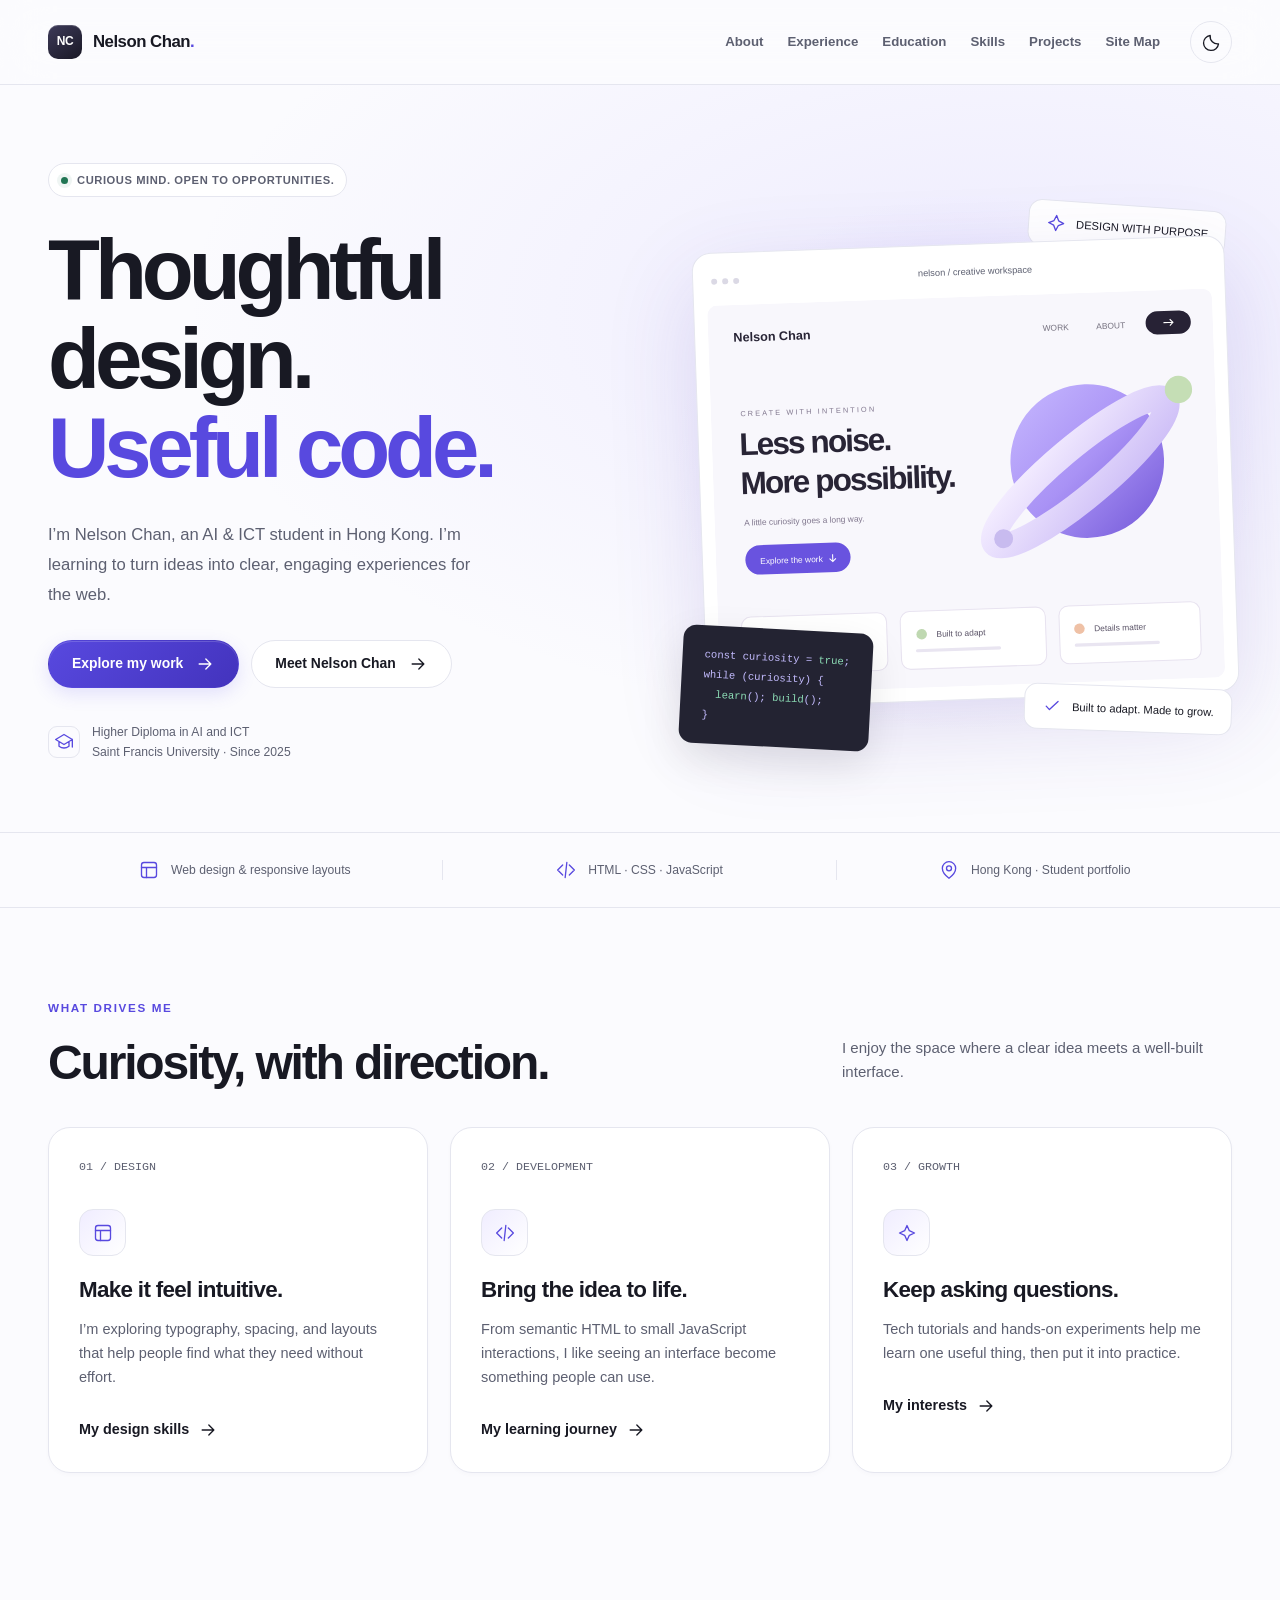
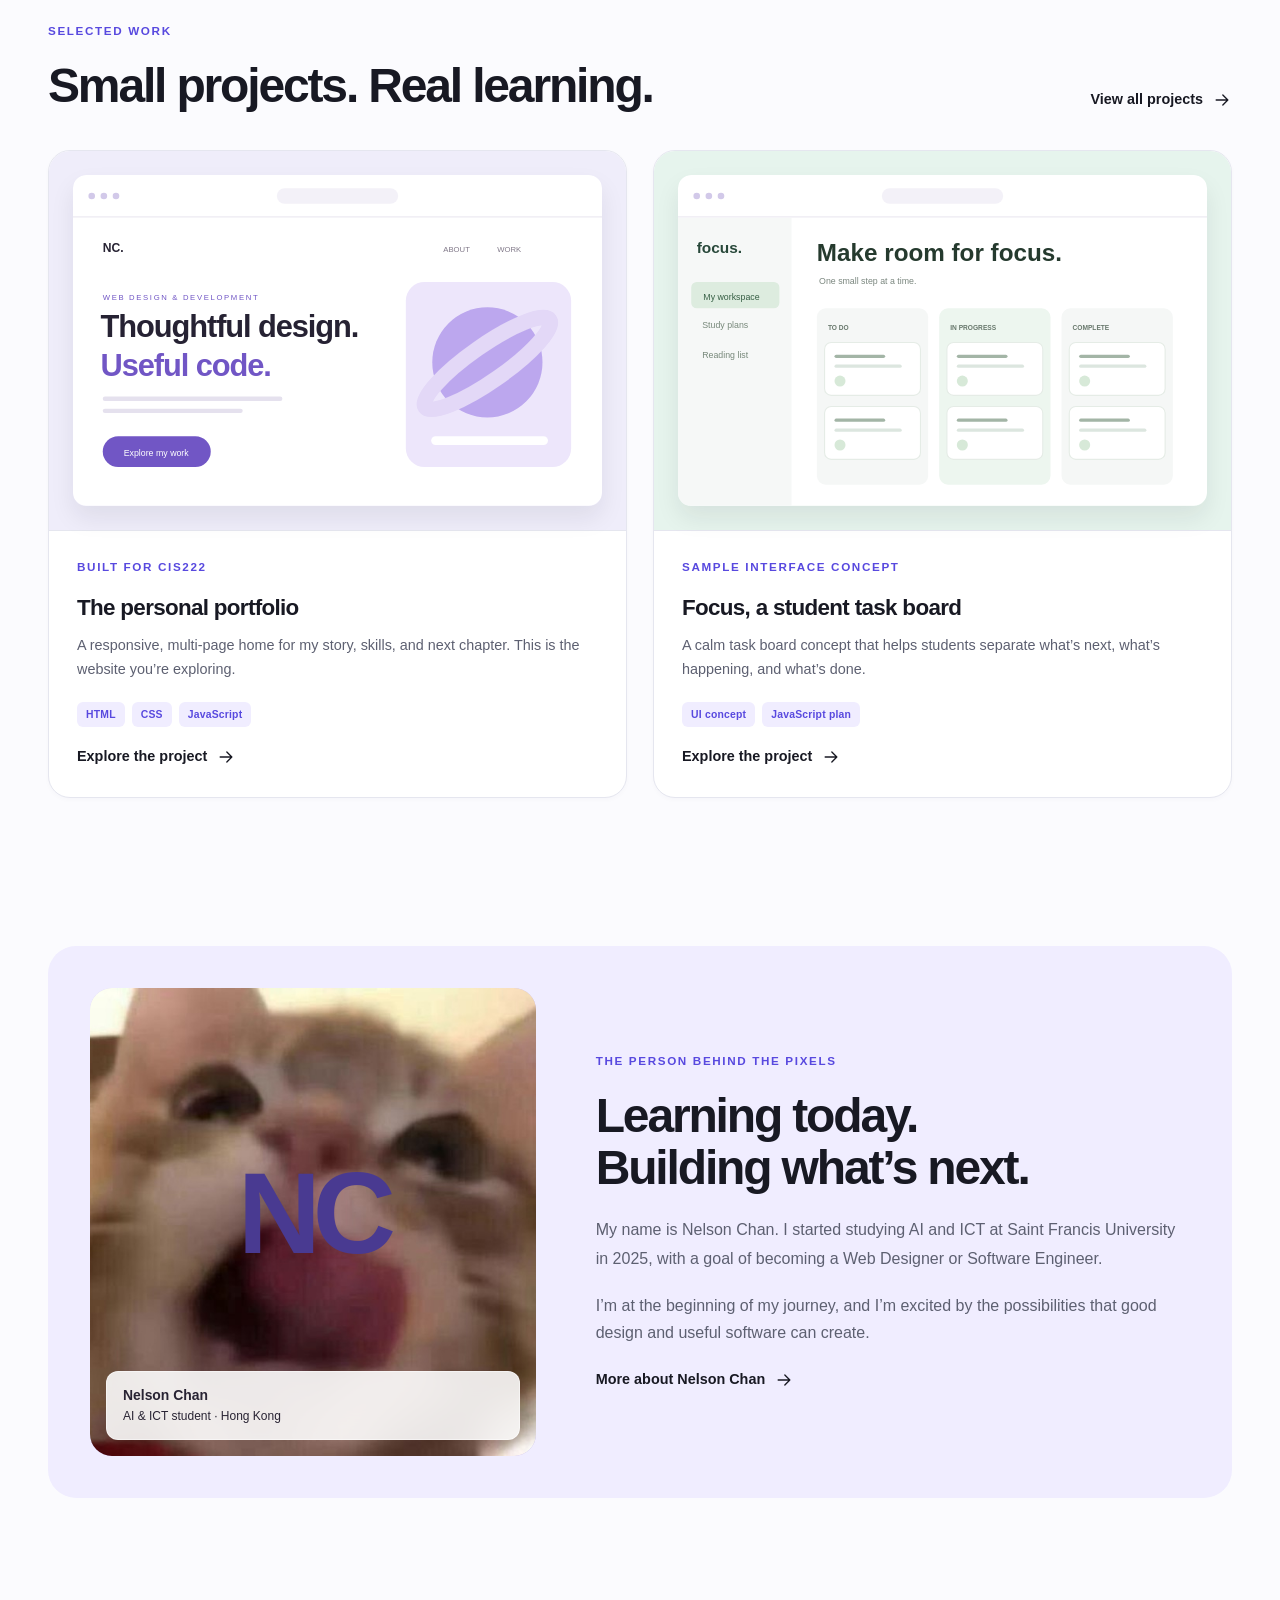
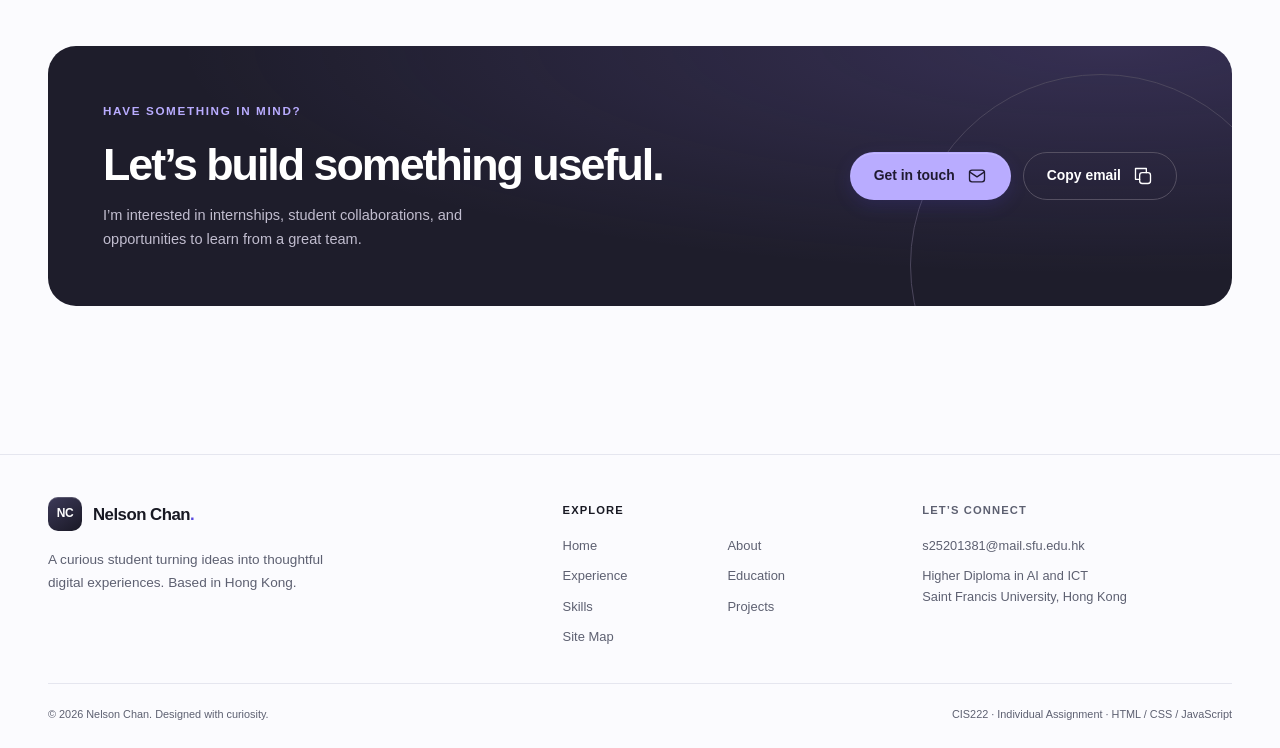
==== commit 6195885c: "Big-tech style redesign, name fix" ====
--- a/index.html
+++ b/index.html
@@ -5,14 +5,14 @@
     <meta name="viewport" content="width=device-width, initial-scale=1.0" />
     <meta
       name="description"
-      content="The self-introduction portfolio of Chan Kai Yip Nelson, an AI and ICT student in Hong Kong learning web design and software development."
+      content="The self-introduction portfolio of Nelson Chan, an AI and ICT student in Hong Kong learning web design and software development."
     />
-    <meta name="author" content="Chan Kai Yip Nelson" />
-    <meta name="theme-color" content="#fafafc" />
-    <title>Home | Nelson Kai Yip</title>
+    <meta name="author" content="Nelson Chan" />
+    <meta name="theme-color" content="#fbfbfe" />
+    <title>Home | Nelson Chan</title>
     <link
       rel="icon"
-      href="data:image/svg+xml,%3Csvg xmlns='http://www.w3.org/2000/svg' viewBox='0 0 40 40'%3E%3Crect width='40' height='40' rx='12' fill='%235848e8'/%3E%3Ctext x='20' y='26' text-anchor='middle' fill='white' font-family='Arial' font-size='19'%3Enk%3C/text%3E%3C/svg%3E"
+      href="data:image/svg+xml,%3Csvg xmlns='http://www.w3.org/2000/svg' viewBox='0 0 40 40'%3E%3Crect width='40' height='40' rx='12' fill='%235848e8'/%3E%3Ctext x='20' y='26' text-anchor='middle' fill='white' font-family='Arial' font-size='19'%3ENC%3C/text%3E%3C/svg%3E"
     />
     <link rel="stylesheet" href="css/style.css" />
     <script src="js/script.js" defer></script>
@@ -21,9 +21,9 @@
     <a class="skip-link" href="#main">Skip to content</a>
     <header class="site-header">
       <div class="container nav-shell">
-        <a class="brand" href="index.html" aria-label="Nelson Kai Yip — Home"
-          ><span class="brand-mark" aria-hidden="true">nk</span
-          ><span>Nelson Kai Yip<span class="brand-dot">.</span></span></a
+        <a class="brand" href="index.html" aria-label="Nelson Chan — Home"
+          ><span class="brand-mark" aria-hidden="true">NC</span
+          ><span>Nelson Chan<span class="brand-dot">.</span></span></a
         >
         <nav class="site-nav" id="site-nav" aria-label="Main navigation">
           <a href="personal.html">About</a
@@ -108,14 +108,15 @@
               ><span class="status-dot" aria-hidden="true"></span>CURIOUS MIND.
               OPEN TO OPPORTUNITIES.</span
             >
-            <h1>
+            <h1 class="reveal">
               Thoughtful<br />design.<br /><span class="accent"
                 >Useful code.</span
               >
             </h1>
-            <p class="lead">
-              I’m Nelson, an AI &amp; ICT student in Hong Kong. I’m learning to
-              turn ideas into clear, engaging experiences for the web.
+            <p class="lead reveal">
+              I’m Nelson Chan, an AI &amp; ICT student in Hong Kong. I’m
+              learning to turn ideas into clear, engaging experiences for the
+              web.
             </p>
             <div class="button-row">
               <a class="btn btn-primary" href="projects.html"
@@ -131,7 +132,7 @@
                 >
                   <path d="M5 12h14m-6-6 6 6-6 6" /></svg></a
               ><a class="btn btn-secondary" href="personal.html"
-                >Meet Nelson<svg
+                >Meet Nelson Chan<svg
                   class="icon"
                   viewBox="0 0 24 24"
                   fill="none"
@@ -223,7 +224,7 @@
                   font-size="12"
                   font-weight="700"
                 >
-                  studio.nk
+                  Nelson Chan
                 </text>
                 <text
                   x="318"
@@ -651,7 +652,7 @@
                   font-weight="700"
                   fill="#272333"
                 >
-                  nk.
+                  NC.
                 </text>
                 <text
                   x="336"
@@ -1124,35 +1125,34 @@
         <div class="profile-teaser reveal">
           <div class="portrait">
             <div class="portrait-fallback" aria-hidden="true">
-              <strong>NK</strong><span>CHAN KAI YIP NELSON</span>
+              <strong>NC</strong><span>NELSON CHAN</span>
             </div>
             <img
               class="portrait-photo"
               src="images/profile.jpg"
-              alt="Portrait of Chan Kai Yip Nelson"
+              alt="Portrait of Nelson Chan"
               width="800"
               height="840"
               loading="lazy"
             />
             <div class="portrait-note">
-              <strong>Chan Kai Yip Nelson</strong>AI &amp; ICT student · Hong
-              Kong
+              <strong>Nelson Chan</strong>AI &amp; ICT student · Hong Kong
             </div>
           </div>
           <div>
             <span class="eyebrow">The person behind the pixels</span>
             <h2>Learning today.<br />Building what’s next.</h2>
-            <p class="lead">
-              My name is Chan Kai Yip Nelson. I started studying AI and ICT at
-              Saint Francis University in 2025, with a goal of becoming a Web
-              Designer or Software Engineer.
+            <p class="lead reveal">
+              My name is Nelson Chan. I started studying AI and ICT at Saint
+              Francis University in 2025, with a goal of becoming a Web Designer
+              or Software Engineer.
             </p>
             <p class="muted">
               I’m at the beginning of my journey, and I’m excited by the
               possibilities that good design and useful software can create.
             </p>
             <a class="text-link" href="personal.html"
-              >More about me<svg
+              >More about Nelson Chan<svg
                 class="icon"
                 viewBox="0 0 24 24"
                 fill="none"
@@ -1224,12 +1224,9 @@
       <div class="container">
         <div class="footer-top">
           <div class="footer-intro">
-            <a
-              class="brand"
-              href="index.html"
-              aria-label="Nelson Kai Yip — Home"
-              ><span class="brand-mark" aria-hidden="true">nk</span
-              ><span>Nelson Kai Yip<span class="brand-dot">.</span></span></a
+            <a class="brand" href="index.html" aria-label="Nelson Chan — Home"
+              ><span class="brand-mark" aria-hidden="true">NC</span
+              ><span>Nelson Chan<span class="brand-dot">.</span></span></a
             >
             <p>
               A curious student turning ideas into thoughtful digital
@@ -1261,7 +1258,7 @@
           </div>
         </div>
         <div class="footer-bottom">
-          <span>© 2026 Chan Kai Yip Nelson. Designed with curiosity.</span
+          <span>© 2026 Nelson Chan. Designed with curiosity.</span
           ><span>CIS222 · Individual Assignment · HTML / CSS / JavaScript</span>
         </div>
       </div>
--- a/css/style.css
+++ b/css/style.css
@@ -1,24 +1,25 @@
-/* Nelson's portfolio: shared tokens, DIV layouts, components and responsive styles. */
+/* Nelson Chan: one shared visual system for all seven portfolio pages. */
 :root {
   color-scheme: light;
-  --bg: #fafafc;
+  --bg: #fbfbfe;
   --surface: #fff;
-  --ink: #191922;
-  --muted: #60616e;
-  --line: #e3e3ed;
-  --accent: #5848e8;
-  --accent-hover: #4536cc;
-  --soft: #eeecff;
+  --ink: #181923;
+  --muted: #5d6071;
+  --line: #e5e6ef;
+  --accent: #5849df;
+  --accent-hover: #4333bd;
+  --soft: #f0edff;
   --green: #217553;
-  --nav: rgba(250, 250, 252, 0.82);
-  --shadow: 0 20px 70px rgba(39, 29, 85, 0.08);
-  --radius: 24px;
+  --nav: rgba(251, 251, 254, 0.76);
+  --shadow: 0 24px 64px -24px rgba(43, 32, 99, 0.22);
+  --glow: rgba(166, 152, 255, 0.16);
+  --radius: 22px;
   --font: Inter, -apple-system, BlinkMacSystemFont, "Segoe UI", sans-serif;
 }
 html[data-theme="dark"] {
   color-scheme: dark;
-  --bg: #12131b;
-  --surface: #1b1c28;
+  --bg: #111219;
+  --surface: #1a1b25;
   --ink: #f4f3ff;
   --muted: #b7b7c8;
   --line: #333442;
@@ -26,8 +27,9 @@
   --accent-hover: #c4bdff;
   --soft: #29243d;
   --green: #7bdcb0;
-  --nav: rgba(18, 19, 27, 0.85);
+  --nav: rgba(17, 18, 25, 0.78);
   --shadow: 0 20px 70px rgba(0, 0, 0, 0.2);
+  --glow: rgba(122, 104, 228, 0.13);
 }
 * {
   box-sizing: border-box;
@@ -96,7 +98,8 @@
 }
 h1 {
   font-size: clamp(3rem, 6.6vw, 5.5rem);
-  font-weight: 750;
+  font-weight: 780;
+  letter-spacing: -0.055em;
   margin-bottom: 28px;
 }
 h2 {
@@ -171,8 +174,14 @@
   z-index: 30;
   border-bottom: 1px solid var(--line);
   background: var(--nav);
-  backdrop-filter: blur(22px);
-  -webkit-backdrop-filter: blur(22px);
+  backdrop-filter: blur(24px) saturate(160%);
+  -webkit-backdrop-filter: blur(24px) saturate(160%);
+  transition:
+    box-shadow 0.25s,
+    background 0.25s;
+}
+.site-header.is-scrolled {
+  box-shadow: 0 8px 28px -18px rgba(26, 22, 54, 0.3);
 }
 .nav-shell {
   display: flex;
@@ -195,10 +204,11 @@
   width: 34px;
   height: 34px;
   border-radius: 10px;
-  background: var(--ink);
-  color: var(--bg);
+  background: linear-gradient(145deg, #3d3a59, #191825);
+  color: #fff;
   font-size: 12px;
-  letter-spacing: -0.04em;
+  letter-spacing: -0.025em;
+  box-shadow: inset 0 1px 0 rgba(255, 255, 255, 0.18);
 }
 .brand-dot {
   color: var(--accent);
@@ -285,19 +295,30 @@
   line-height: 1.4;
 }
 .btn:hover {
-  transform: translateY(-3px);
+  transform: translateY(-2px);
+}
+.btn .icon {
+  transition: transform 0.22s;
+}
+.btn:hover .icon {
+  transform: translateX(3px);
+}
+.btn:active {
+  transform: translateY(0);
 }
 .btn-primary {
-  background: var(--accent);
+  background: linear-gradient(135deg, var(--accent), var(--accent-hover));
   color: #fff;
-  box-shadow: 0 6px 16px rgba(88, 72, 232, 0.12);
+  box-shadow:
+    0 6px 18px rgba(88, 72, 232, 0.15),
+    inset 0 1px 0 rgba(255, 255, 255, 0.16);
 }
 html[data-theme="dark"] .btn-primary {
   color: #17122d;
 }
 .btn-primary:hover {
-  background: var(--accent-hover);
-  box-shadow: 0 10px 24px rgba(88, 72, 232, 0.2);
+  background: linear-gradient(135deg, var(--accent-hover), var(--accent));
+  box-shadow: 0 10px 26px rgba(88, 72, 232, 0.24);
 }
 .btn-secondary {
   border-color: var(--line);
@@ -305,6 +326,7 @@
 }
 .btn-secondary:hover {
   background: var(--soft);
+  border-color: var(--accent);
 }
 .button-row {
   display: flex;
@@ -353,6 +375,7 @@
   padding-top: 78px;
   padding-bottom: 70px;
   overflow: hidden;
+  background: radial-gradient(ellipse at 80% 30%, var(--glow), transparent 58%);
 }
 .hero-grid {
   display: grid;
@@ -393,6 +416,7 @@
   position: relative;
   padding: 70px 0 50px;
   min-width: 0;
+  isolation: isolate;
 }
 .hero-visual::before {
   content: "";
@@ -411,7 +435,7 @@
   border-radius: 19px;
   padding: 13px;
   box-shadow: 0 30px 90px rgba(83, 56, 175, 0.15);
-  transform: rotate(-3deg);
+  transform: rotate(-2deg);
 }
 .browser-bar {
   display: flex;
@@ -514,7 +538,7 @@
   justify-content: space-between;
   align-items: end;
   gap: 28px;
-  margin-bottom: 35px;
+  margin-bottom: 38px;
 }
 .section-head h2 {
   margin-bottom: 0;
@@ -526,10 +550,13 @@
   font-size: 0.94rem;
 }
 .card {
-  background: var(--surface);
+  background:
+    linear-gradient(135deg, rgba(255, 255, 255, 0.035), transparent 70%),
+    var(--surface);
   border: 1px solid var(--line);
   border-radius: var(--radius);
   padding: 30px;
+  box-shadow: 0 2px 5px rgba(38, 30, 76, 0.025);
 }
 .lift {
   transition:
@@ -538,9 +565,12 @@
     border-color 0.25s;
 }
 .lift:hover {
-  transform: translateY(-6px);
+  transform: translateY(-5px);
   box-shadow: var(--shadow);
-  border-color: #c9c1ff;
+  border-color: var(--accent);
+}
+.card:focus-within {
+  border-color: var(--accent);
 }
 .grid-3 {
   display: grid;
@@ -566,7 +596,8 @@
   height: 47px;
   border-radius: 14px;
   color: var(--accent);
-  background: var(--soft);
+  background: linear-gradient(135deg, var(--soft), var(--surface));
+  border: 1px solid var(--line);
   margin-bottom: 22px;
 }
 .service-card p {
@@ -718,7 +749,13 @@
 .contact-band {
   padding: 55px;
   border-radius: 28px;
-  background: #222130;
+  background:
+    radial-gradient(
+      ellipse at 90% 0%,
+      rgba(139, 113, 224, 0.22),
+      transparent 62%
+    ),
+    #1e1d2b;
   color: #fff;
   display: flex;
   justify-content: space-between;
@@ -859,8 +896,26 @@
   transform: translate(-50%, 0);
 }
 .page-hero {
-  padding-top: 55px;
-  padding-bottom: 46px;
+  position: relative;
+  isolation: isolate;
+  padding-top: 64px;
+  padding-bottom: 54px;
+}
+.page-hero::before {
+  content: "";
+  position: absolute;
+  inset: 0 0 0 30%;
+  pointer-events: none;
+  z-index: -1;
+  background: radial-gradient(ellipse at 72% 35%, var(--glow), transparent 70%);
+}
+.page-hero > .eyebrow {
+  display: inline-flex;
+  padding: 7px 12px;
+  background: var(--soft);
+  border: 1px solid var(--line);
+  border-radius: 100px;
+  font-size: 0.68rem;
 }
 .breadcrumb {
   font-size: 0.72rem;
@@ -880,9 +935,11 @@
 .page-hero h1 {
   max-width: 1100px;
   margin-bottom: 25px;
+  line-height: 1.04;
 }
 .page-hero .lead {
   max-width: 660px;
+  font-size: 1.15rem;
 }
 .profile-layout {
   display: grid;
@@ -1155,6 +1212,10 @@
   flex-wrap: wrap;
   gap: 9px;
   margin-bottom: 32px;
+  padding: 6px;
+  border: 1px solid var(--line);
+  border-radius: 24px;
+  background: var(--soft);
 }
 .filter-btn {
   padding: 10px 18px;
@@ -1384,11 +1445,17 @@
   transform: translateY(22px);
   transition:
     opacity 0.65s,
-    transform 0.65s;
+    transform 0.65s cubic-bezier(0.22, 1, 0.36, 1),
+    box-shadow 0.25s,
+    border-color 0.25s;
 }
 .js.reveal-enabled .reveal.is-visible {
   opacity: 1;
   transform: none;
+}
+/* Once revealed, interactive cards still lift on hover. */
+.js.reveal-enabled .reveal.is-visible.lift:hover {
+  transform: translateY(-5px);
 }
 .js .js-only {
   display: inline-flex;
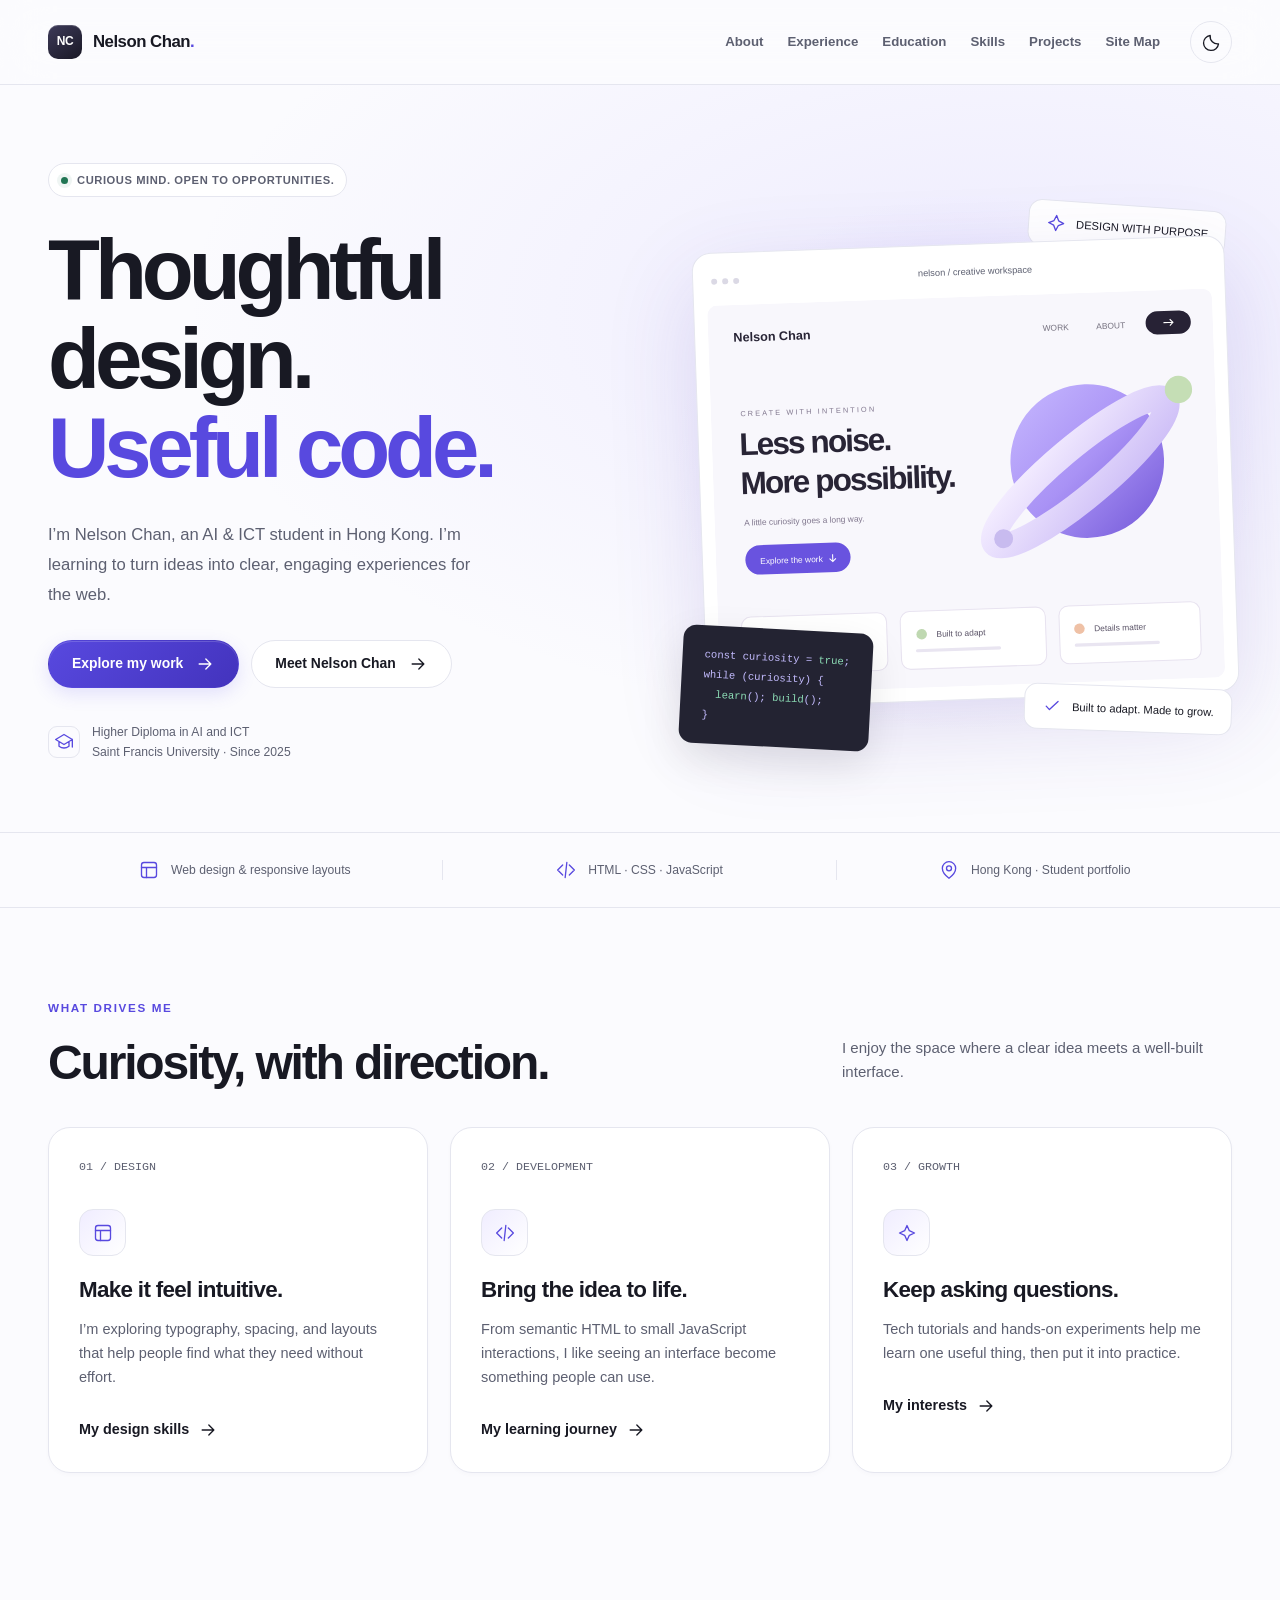
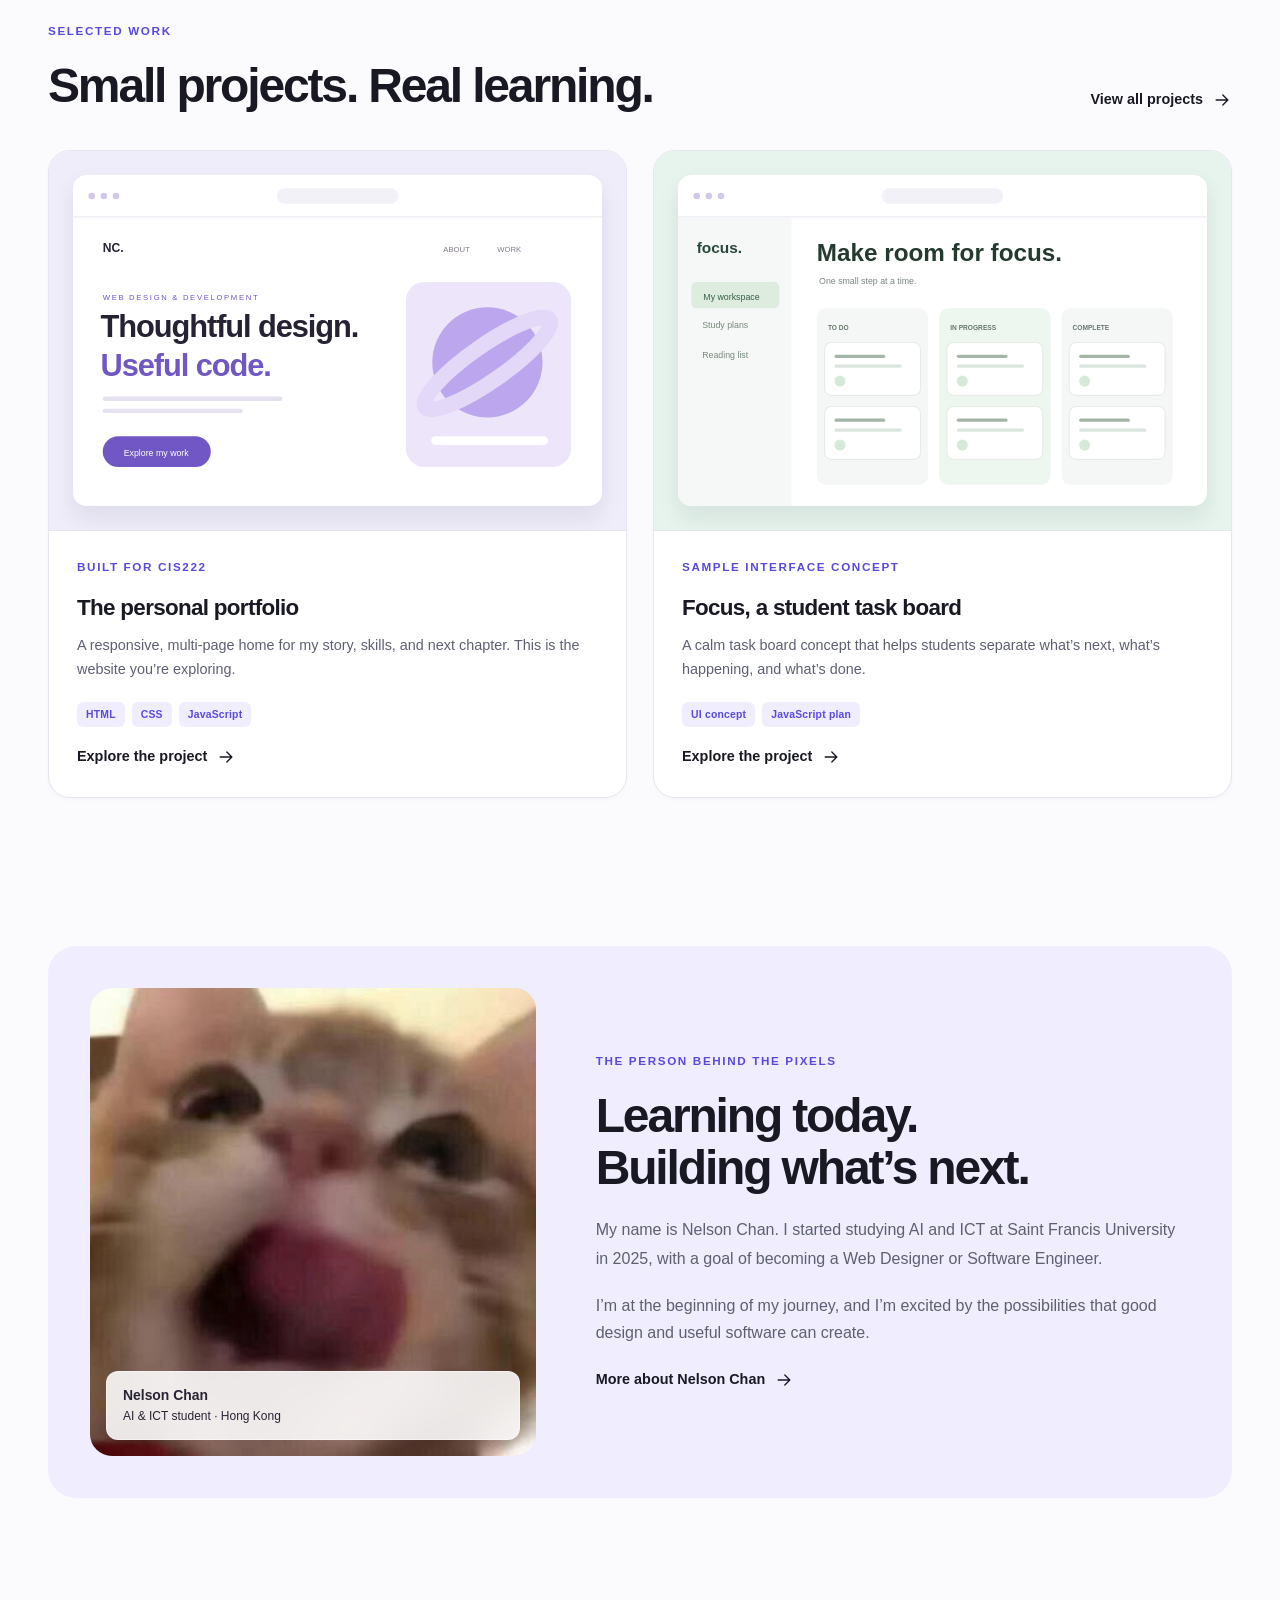
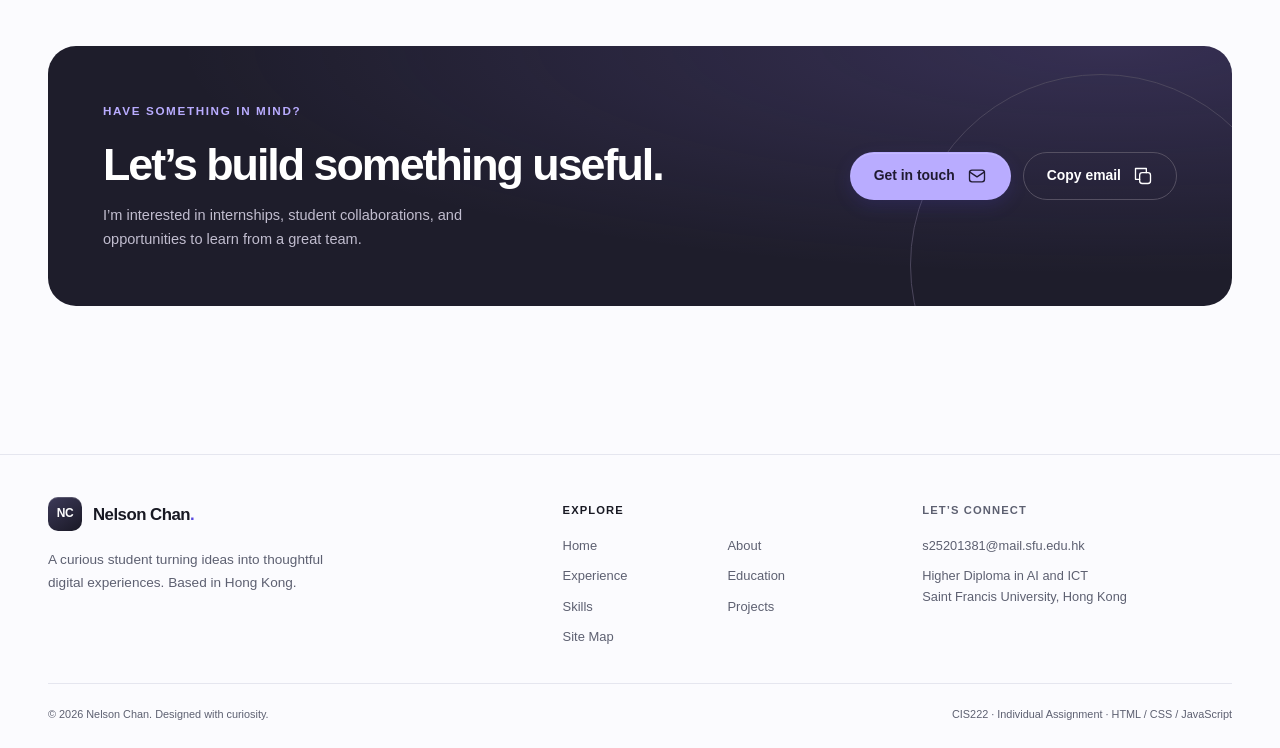
==== commit 6f088044: "Remove NC overlay on profile photo" ====
--- a/index.html
+++ b/index.html
@@ -1124,9 +1124,6 @@
       <section class="container section" id="introduction">
         <div class="profile-teaser reveal">
           <div class="portrait">
-            <div class="portrait-fallback" aria-hidden="true">
-              <strong>NC</strong><span>NELSON CHAN</span>
-            </div>
             <img
               class="portrait-photo"
               src="images/profile.jpg"
